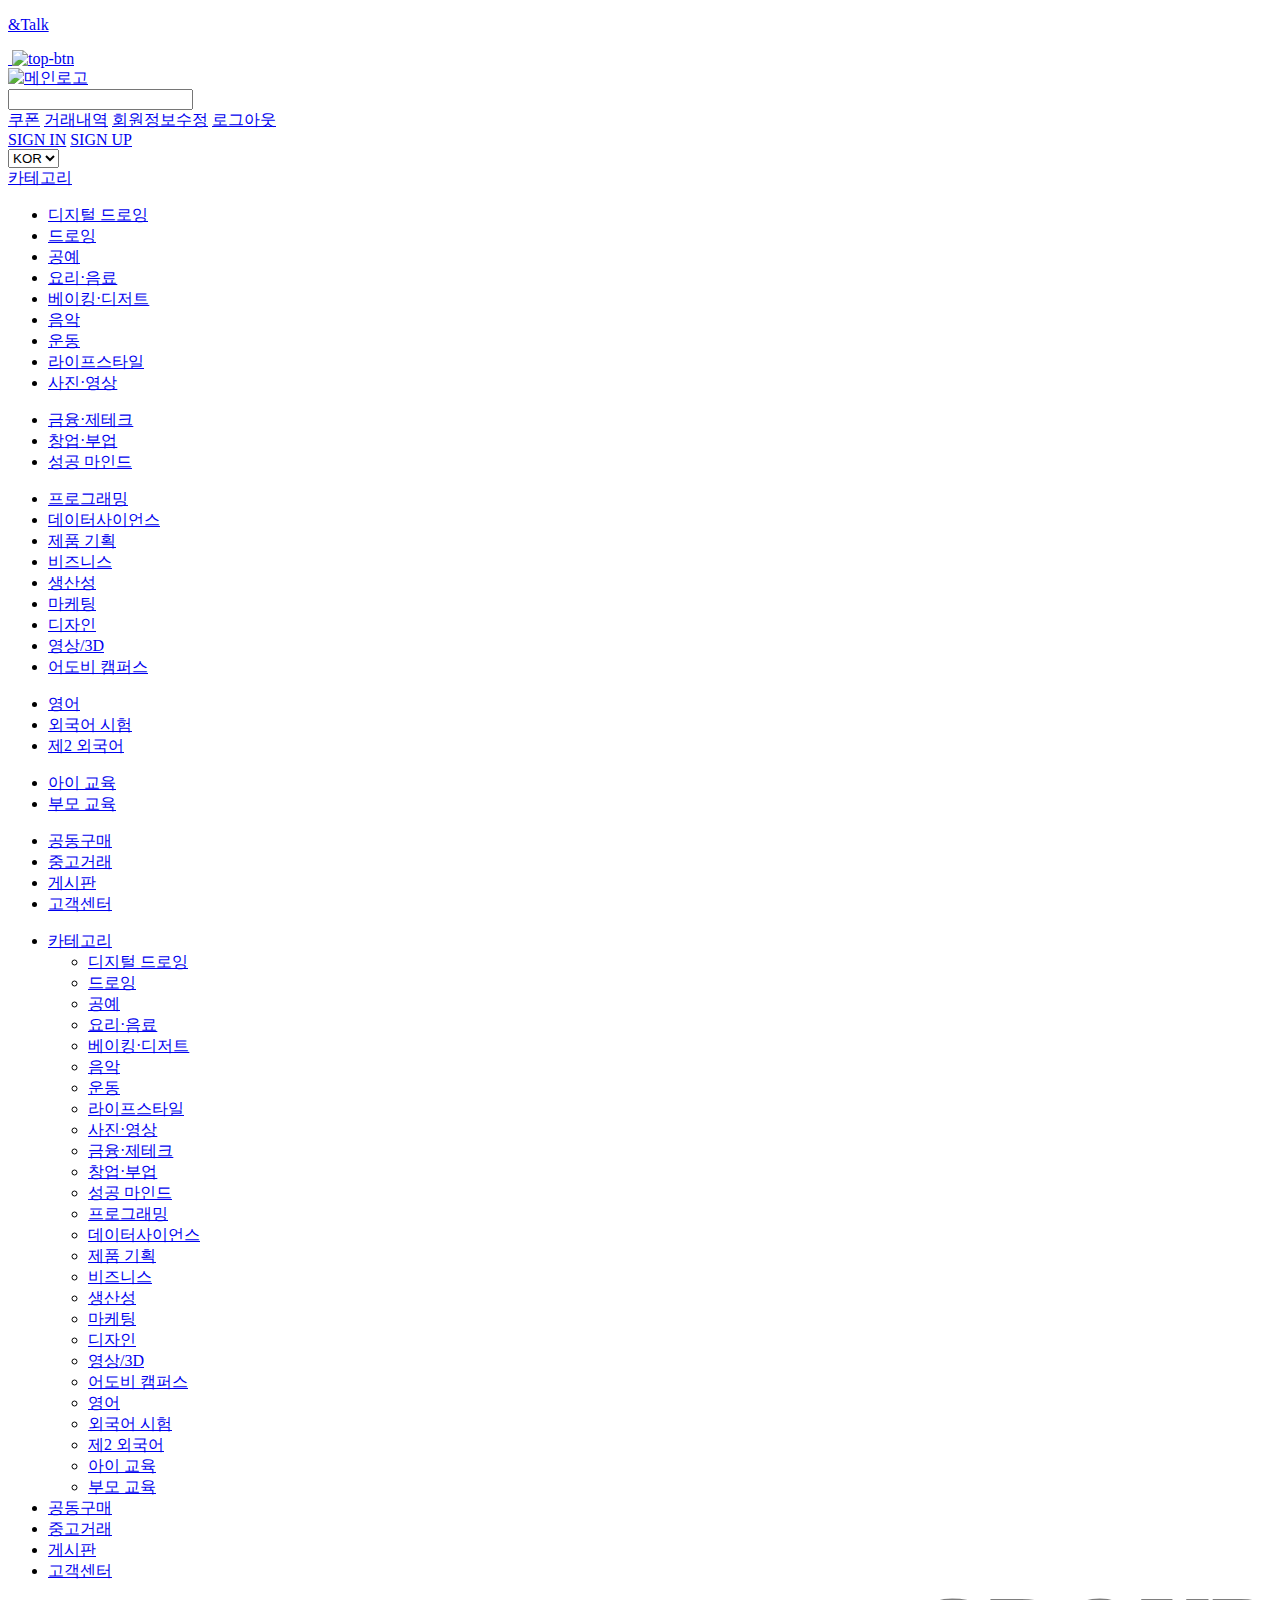
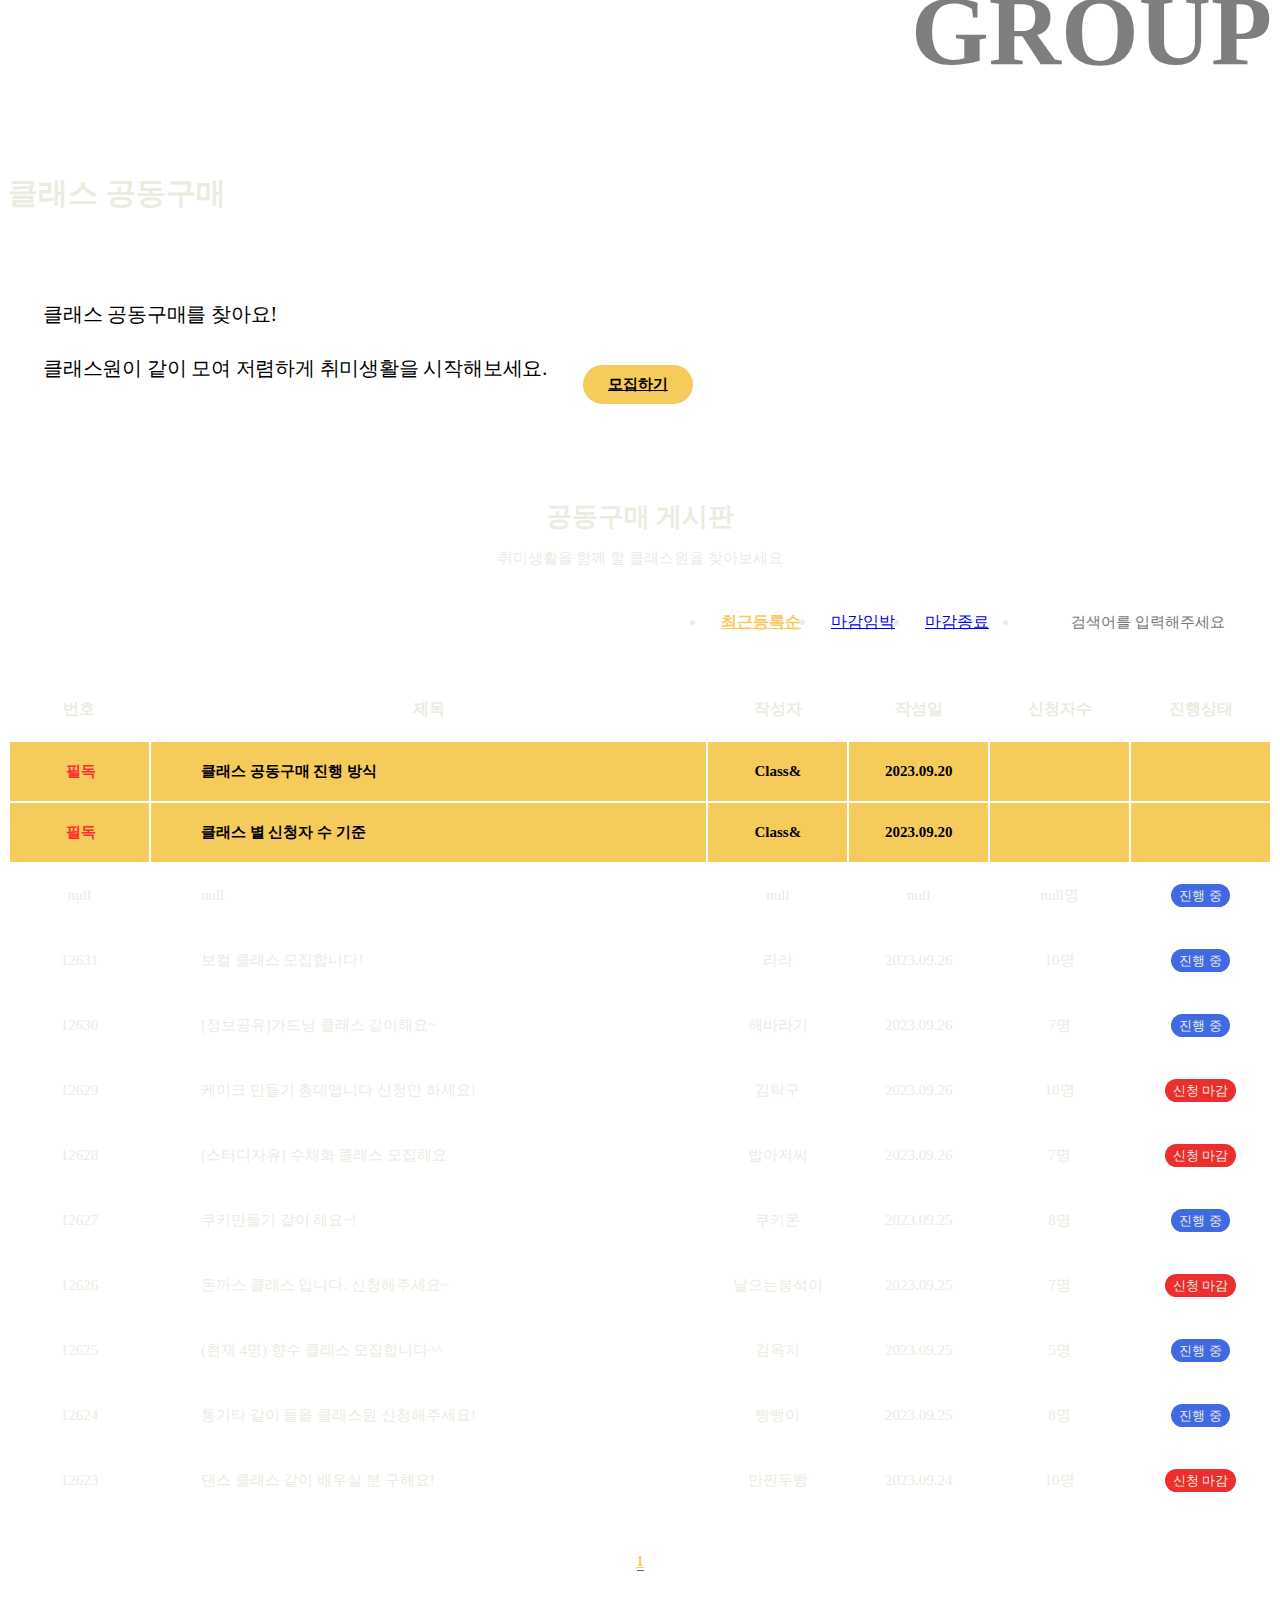
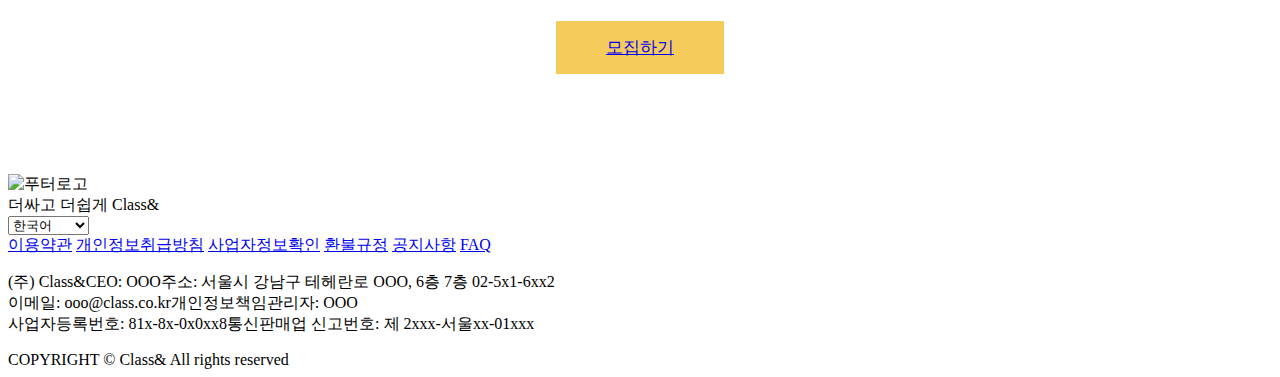
==== group.html @ a528c2b3 "feat : 게시판 디자인 수정" ====
<!DOCTYPE html>
<html lang="ko">
  <head>
    <!-- Google tag (gtag.js) -->
    <script
      async
      src="https://www.googletagmanager.com/gtag/js?id=G-5Z8157N2XE"
    ></script>
    <script>
      window.dataLayer = window.dataLayer || [];
      function gtag() {
        dataLayer.push(arguments);
      }
      gtag("js", new Date());
      gtag("config", "G-5Z8157N2XE");
    </script>
    <!-- Google Tag Manager -->
    <script>
      (function (w, d, s, l, i) {
        w[l] = w[l] || [];
        w[l].push({ "gtm.start": new Date().getTime(), event: "gtm.js" });
        var f = d.getElementsByTagName(s)[0],
          j = d.createElement(s),
          dl = l != "dataLayer" ? "&l=" + l : "";
        j.async = true;
        j.src = "https://www.googletagmanager.com/gtm.js?id=" + i + dl;
        f.parentNode.insertBefore(j, f);
      })(window, document, "script", "dataLayer", "GTM-NL72DDMM");
    </script>
    <!-- End Google Tag Manager -->

    <!-- 기본 설정 -->
    <meta charset="utf-8" />
    <meta http-equiv="X-UA-Compatible" content="IE=edge" />
    <meta name="viewport" content="width=device-width, initial-scale=1.0" />

    <!-- title -->
    <title>클래스 공동구매</title>

    <!-- SEO -->
    <meta name="author" content="지확행" />
    <meta name="title" content="지확행 :: 지구를 지키는 확실한 행동" />
    <meta name="keywords" content="지확행, 환경, 친환경, 지구, 캠페인" />
    <meta
      name="description"
      content="지구를 위한 낭비없는 가게로 지구를 지킵니다"
    />

    <!-- favicon -->
    <link rel="shortcut icon" href="images/favicon.ico" />
    <link
      rel="apple-touch-icon"
      sizes="57x57"
      href="images/favicon/apple-icon-57x57.png"
    />
    <link
      rel="apple-touch-icon"
      sizes="60x60"
      href="images/favicon/apple-icon-60x60.png"
    />
    <link
      rel="apple-touch-icon"
      sizes="72x72"
      href="images/favicon/apple-icon-72x72.png"
    />
    <link
      rel="apple-touch-icon"
      sizes="76x76"
      href="images/favicon/apple-icon-76x76.png"
    />
    <link
      rel="apple-touch-icon"
      sizes="114x114"
      href="images/favicon/apple-icon-114x114.png"
    />
    <link
      rel="apple-touch-icon"
      sizes="120x120"
      href="images/favicon/apple-icon-120x120.png"
    />
    <link
      rel="apple-touch-icon"
      sizes="144x144"
      href="images/favicon/apple-icon-120x120.png"
    />
    <link
      rel="apple-touch-icon"
      sizes="152x152"
      href="images/favicon/apple-icon-152x152.png"
    />
    <link
      rel="apple-touch-icon"
      sizes="180x180"
      href="images/favicon/apple-icon-180x180.png"
    />
    <link
      rel="icon"
      type="image/png"
      sizes="192x192"
      href="images/favicon/android-icon-192x192.png"
    />
    <link
      rel="icon"
      type="image/png"
      sizes="32x32"
      href="images/favicon/favicon-32x32.png"
    />
    <link
      rel="icon"
      type="image/png"
      sizes="96x96"
      href="images/favicon/favicon-96x96.png"
    />
    <link
      rel="icon"
      type="image/png"
      sizes="16x16"
      href="images/favicon/favicon-16x16.png"
    />
    <link rel="manifest" href="/manifest.json" />
    <meta name="msapplication-TileColor" content="#ffffff" />
    <meta name="msapplication-TileImage" content="/ms-icon-144x144.png" />
    <meta name="theme-color" content="#ffffff" />

    <!-- Open Graph -->
    <meta property="title" content="" />
    <meta property="keyword" content="" />
    <meta property="og:title" content="" />
    <meta property="og:type" content="website" />
    <meta property="og:title" content="" />
    <meta property="og:description" content="" />
    <meta property="og:image" content="" />
    <meta property="og:url" content="" />

    <!-- 내 사이트에 로봇이 들어오는것을 허용(검색엔진최적화 seo 적용) -->
    <meta name="robots" content="ALL" />
    <!-- 네이버 모든문서 허용 -->
    <meta name="Yeti" content="index, follow" />
    <meta name="Yeti" content="ALL" />
    <!-- 구글봇 모든문서 허용 -->
    <meta name="googlebot" content="index, follow" />
    <meta name="googlebot" content="ALL" />
    <!-- 다음봇 모든문서 허용 -->
    <meta name="daumoa" content="index, follow" />
    <meta name="daumoa" content="ALL" />
    <!-- 아이폰에서 숫자누르면 자동으로 전화로 연결되는것을 방지 -->
    <meta name="content-language" content="kr" />
    <meta
      name="format-detection"
      content="telephone=no, address=no, email=no"
    />
    <!-- jqeury 적용 -->
    <script src="https://code.jquery.com/jquery-3.7.0.min.js"></script>

    <!-- CSS3 적용 -->
    <!-- <script src="js/prefixfree.min.js"></script> -->

    <!--[if lt IE 9]>
      <script src="js/respond.min.js"></script>
      <script src="js/html5shiv.js"></script>
    <![endif]-->

    <!-- js -->
    <script src="js/header.js"></script>
    <script src="js/footer.js"></script>
    <script src="js/group.js"></script>

    <!-- script 불러오기 -->
    <script src="js/script.js"></script>

    <!-- fontawesome -->
    <script
      src="https://kit.fontawesome.com/706ff96991.js"
      crossorigin="anonymous"
    ></script>

    <!-- aos -->
    <script src="https://unpkg.com/aos@2.3.1/dist/aos.js"></script>
    <link href="https://unpkg.com/aos@2.3.1/dist/aos.css" rel="stylesheet" />

    <!-- swiper -->
    <link
      rel="stylesheet"
      href="https://cdn.jsdelivr.net/npm/swiper@8/swiper-bundle.min.css"
    />
    <script src="https://cdn.jsdelivr.net/npm/swiper@8/swiper-bundle.min.js"></script>

    <!-- css -->
    <link rel="stylesheet" href="css/reset.css" />
    <link rel="stylesheet" href="css/style.css" />
    <link rel="stylesheet" href="css/topbutton.css" />
    <link rel="stylesheet" href="css/group.css" />
  </head>
  <body>
    <!-- Google Tag Manager (noscript) -->
    <noscript
      ><iframe
        src="https://www.googletagmanager.com/ns.html?id=GTM-NL72DDMM"
        height="0"
        width="0"
        style="display: none; visibility: hidden"
      ></iframe
    ></noscript>
    <!-- End Google Tag Manager (noscript) -->

    <!-- 레이아웃 -->
    <div class="wrap">
      <!-- 탑버튼 -->
      <div class="top-button" id="top-button">
        <!-- <a href="javascript:void(0);" onclick="openPopup()" class="top-event-button"> -->
        <a href="#" class="top-chat-button">
          <p>&Talk</p>
          <img src="images/talk.png" alt="" />
        </a>
        <a href="#" class="top-btn" id="top-btn">
          <img src="images/top-btn.png" alt="top-btn" id="top-btn-img" />
        </a>
      </div>
      <!-- 헤더 -->
      <header class="header">
        <div class="inner">
          <div class="header-top">
            <a href="index.html" class="logo"
              ><img src="images/Class&.png" alt="메인로고"
            /></a>
            <div class="sign-menu">
              <div class="cntr">
                <div class="cntr-innr">
                  <label class="search" for="inpt_search">
                    <input id="inpt_search" type="text" />
                  </label>
                </div>
              </div>
              <div id="dashboard-section">
                <div id="username-display"></div>
                <i class="fa-solid fa-angle-down"></i>
                <div id="dropdown-menu">
                  <!-- 드롭다운 메뉴 아이템들 -->
                  <a href="#">쿠폰</a>
                  <a href="#">거래내역</a>
                  <a href="#">회원정보수정</a>
                  <a href="#" id="logout-button">로그아웃</a>
                </div>
              </div>
              <i
                class="fa-solid fa-bars"
                id="toggle-menu"
                style="color: #ffffff"
              ></i>
              <div class="mb-menu">
                <span id="login-section"><a href="login.html">SIGN IN</a></span>
                <span id="signup-section"
                  ><a href="signup.html">SIGN UP</a></span
                >
              </div>
              <div class="header-select">
                <select name="select" id="header-select">
                  <option value="kor">KOR</option>
                  <option value="eng">ENG</option>
                  <option value="jap">JPN</option>
                </select>
              </div>
            </div>
            <div class="header-mb-cate" id="mobile-menu">
              <div class="mb-menu-cate">
                <span class="mb-cate-click"><a href="#">카테고리</a></span>
                <a href="#"
                  ><i
                    class="fa-solid fa-xmark"
                    id="close-menu"
                    style="color: #ffffff"
                  ></i
                ></a>
                <div class="mb-cate-depth">
                  <ul class="mb-depth">
                    <li><a href="#">디지털 드로잉</a></li>
                    <li><a href="#">드로잉</a></li>
                    <li><a href="#">공예</a></li>
                    <li><a href="#">요리·음료</a></li>
                    <li><a href="#">베이킹·디저트</a></li>
                    <li><a href="#">음악</a></li>
                    <li><a href="#">운동</a></li>
                    <li><a href="#">라이프스타일</a></li>
                    <li><a href="#">사진·영상</a></li>
                  </ul>
                  <ul class="mb-depth">
                    <li><a href="#">금융·제테크</a></li>
                    <li><a href="#">창업·부업</a></li>
                    <li><a href="#">성공 마인드</a></li>
                  </ul>
                  <ul class="mb-depth">
                    <li><a href="#">프로그래밍</a></li>
                    <li><a href="#">데이터사이언스</a></li>
                    <li><a href="#">제품 기획</a></li>
                    <li><a href="#">비즈니스</a></li>
                    <li><a href="#">생산성</a></li>
                    <li><a href="#">마케팅</a></li>
                    <li><a href="#">디자인</a></li>
                    <li><a href="#">영상/3D</a></li>
                    <li><a href="#">어도비 캠퍼스</a></li>
                  </ul>
                  <ul class="mb-depth">
                    <li><a href="#">영어</a></li>
                    <li><a href="#">외국어 시험</a></li>
                    <li><a href="#">제2 외국어</a></li>
                  </ul>
                  <ul class="mb-depth">
                    <li><a href="#">아이 교육</a></li>
                    <li><a href="#">부모 교육</a></li>
                  </ul>
                </div>
              </div>
              <div class="mb-menu-link">
                <ul>
                  <li><a href="#">공동구매</a></li>
                  <li><a href="#">중고거래</a></li>
                  <li><a href="#">게시판</a></li>
                  <li><a href="#">고객센터</a></li>
                </ul>
              </div>
            </div>
          </div>
          <div class="header-bottom">
            <ul class="gnb">
              <li>
                <a href="#" class="gnb-cate"
                  >카테고리
                  <i
                    class="fa-solid fa-chevron-down"
                    style="color: #ffffff"
                  ></i>
                  <i class="fa-solid fa-chevron-up" style="color: #ffffff"></i>
                </a>
              </li>
              <div class="header-catemenu">
                <div class="catemenu-txt">
                  <ul class="depth2">
                    <li><a href="#">디지털 드로잉</a></li>
                    <li><a href="#">드로잉</a></li>
                    <li><a href="#">공예</a></li>
                    <li><a href="#">요리·음료</a></li>
                    <li><a href="#">베이킹·디저트</a></li>
                    <li><a href="#">음악</a></li>
                    <li><a href="#">운동</a></li>
                    <li><a href="#">라이프스타일</a></li>
                    <li><a href="#">사진·영상</a></li>
                  </ul>
                  <ul class="depth2">
                    <li><a href="#">금융·제테크</a></li>
                    <li><a href="#">창업·부업</a></li>
                    <li><a href="#">성공 마인드</a></li>
                  </ul>
                  <ul class="depth2">
                    <li><a href="#">프로그래밍</a></li>
                    <li><a href="#">데이터사이언스</a></li>
                    <li><a href="#">제품 기획</a></li>
                    <li><a href="#">비즈니스</a></li>
                    <li><a href="#">생산성</a></li>
                    <li><a href="#">마케팅</a></li>
                    <li><a href="#">디자인</a></li>
                    <li><a href="#">영상/3D</a></li>
                    <li><a href="#">어도비 캠퍼스</a></li>
                  </ul>
                  <ul class="depth2">
                    <li><a href="#">영어</a></li>
                    <li><a href="#">외국어 시험</a></li>
                    <li><a href="#">제2 외국어</a></li>
                  </ul>
                  <ul class="depth2">
                    <li><a href="#">아이 교육</a></li>
                    <li><a href="#">부모 교육</a></li>
                  </ul>
                </div>
              </div>
              <li><a href="group.html">공동구매</a></li>
              <li><a href="#">중고거래</a></li>
              <li><a href="#">게시판</a></li>
              <li><a href="#">고객센터</a></li>
            </ul>
            <i class="fa-solid fa-circle-user" style="color: #ffffff"></i>
          </div>
        </div>
      </header>
      <!-- 클래스 배너 -->
      <section class="group-header">
        <div class="sub-inner">
          <div class="bg-title">GROUP</div>
          <h2>클래스 공동구매</h2>
          <div class="group-banner">
            <div class="group-banner-left">
              <p>클래스 공동구매를 찾아요!</p>
              <p>클래스원이 같이 모여 저렴하게 취미생활을 시작해보세요.</p>
            </div>
            <div class="group-banner-right">
              <button>
                <a href="group_insert.html">모집하기</a>
              </button>
            </div>
          </div>
        </div>
      </section>
      <!-- 게시판 탭 -->
      <!-- <section class="board-tap">
        <div class="sub-inner">
          <div class="taps">
            <ul>
              <li>
                <a href="javascript:void(0);" class="tab-link active"
                  >최근등록순</a
                >
              </li>
              <li>
                <a href="javascript:void(0);" class="tab-link">마감임박</a>
              </li>
              <li>
                <a href="javascript:void(0);" class="tab-link">마감종료</a>
              </li>
              <li>
                <div class="searchbox">
                  <input type="text" placeholder="검색어를 입력해주세요" />
                  <i class="fa-solid fa-magnifying-glass"></i>
                </div>
              </li>
            </ul>
          </div>
        </div>
      </section> -->
      <!-- 게시판 -->
      <section class="board">
        <div class="sub-inner">
          <div class="board-wrap">
            <div class="board-list">
              <h2>공동구매 게시판</h2>
              <span>취미생활을 함께 할 클래스원을 찾아보세요</span>
              <!-- 게시판 탭 -->
              <div class="board-tap">
                <!-- <div class="sub-inner"> -->
                <div class="taps">
                  <ul>
                    <li>
                      <a href="javascript:void(0);" class="tab-link active"
                        >최근등록순</a
                      >
                    </li>
                    <li>
                      <a href="javascript:void(0);" class="tab-link"
                        >마감임박</a
                      >
                    </li>
                    <li>
                      <a href="javascript:void(0);" class="tab-link"
                        >마감종료</a
                      >
                    </li>
                    <li>
                      <div class="searchbox">
                        <input
                          type="text"
                          placeholder="검색어를 입력해주세요"
                        />
                        <i class="fa-solid fa-magnifying-glass"></i>
                      </div>
                    </li>
                  </ul>
                </div>
                <!-- </div> -->
              </div>
              <table class="board-list-title">
                <colgroup>
                  <col width="10%" />
                  <col width="40%" />
                  <col width="10%" />
                  <col width="10%" />
                  <col width="10%" />
                  <col width="10%" />
                </colgroup>
                <thead>
                  <tr>
                    <th>번호</th>
                    <th>제목</th>
                    <th>작성자</th>
                    <th>작성일</th>
                    <th>신청자수</th>
                    <th>진행상태</th>
                  </tr>
                </thead>
                <tr class="notice">
                  <td><i class="fa-solid fa-circle-exclamation"></i>필독</td>
                  <td>클래스 공동구매 진행 방식</td>
                  <td>Class&</td>
                  <td>2023.09.20</td>
                  <td></td>
                  <td></td>
                </tr>
                <tr class="notice">
                  <td><i class="fa-solid fa-circle-exclamation"></i>필독</td>
                  <td>클래스 별 신청자 수 기준</td>
                  <td>Class&</td>
                  <td>2023.09.20</td>
                  <td></td>
                  <td></td>
                </tr>
                <tbody id="postList">
                  <!-- js로 출력 -->
                  <tr>
                    <td>12631</td>
                    <td>보컬 클래스 모집합니다!</td>
                    <td>라라</td>
                    <td>2023.09.26</td>
                    <td>10명</td>
                    <td><div class="group-tag">진행 중</div></td>
                  </tr>
                  <tr>
                    <td>12630</td>
                    <td>[정보공유]가드닝 클래스 같이해요~</td>
                    <td>해바라기</td>
                    <td>2023.09.26</td>
                    <td>7명</td>
                    <td><div class="group-tag">진행 중</div></td>
                  </tr>
                  <tr>
                    <td>12629</td>
                    <td>케이크 만들기 총대맵니다 신청만 하세요!</td>
                    <td>김탁구</td>
                    <td>2023.09.26</td>
                    <td>10명</td>
                    <td>
                      <div
                        class="group-tag"
                        style="background-color: rgb(235, 46, 46)"
                      >
                        신청 마감
                      </div>
                    </td>
                  </tr>
                  <tr>
                    <td>12628</td>
                    <td>[스터디자유] 수채화 클래스 모집해요</td>
                    <td>밥아저씨</td>
                    <td>2023.09.26</td>
                    <td>7명</td>
                    <td>
                      <div
                        class="group-tag"
                        style="background-color: rgb(235, 46, 46)"
                      >
                        신청 마감
                      </div>
                    </td>
                  </tr>
                  <tr>
                    <td>12627</td>
                    <td>쿠키만들기 같이 해요~!</td>
                    <td>쿠키몬</td>
                    <td>2023.09.25</td>
                    <td>8명</td>
                    <td><div class="group-tag">진행 중</div></td>
                  </tr>
                  <tr>
                    <td>12626</td>
                    <td>돈까스 클래스 입니다. 신청해주세요~</td>
                    <td>날으는봉석이</td>
                    <td>2023.09.25</td>
                    <td>7명</td>
                    <td>
                      <div
                        class="group-tag"
                        style="background-color: rgb(235, 46, 46)"
                      >
                        신청 마감
                      </div>
                    </td>
                  </tr>
                  <tr>
                    <td>12625</td>
                    <td>(현재 4명) 향수 클래스 모집합니다^^</td>
                    <td>김옥지</td>
                    <td>2023.09.25</td>
                    <td>5명</td>
                    <td><div class="group-tag">진행 중</div></td>
                  </tr>
                  <tr>
                    <td>12624</td>
                    <td>통기타 같이 들을 클래스원 신청해주세요!</td>
                    <td>빵빵이</td>
                    <td>2023.09.25</td>
                    <td>8명</td>
                    <td><div class="group-tag">진행 중</div></td>
                  </tr>
                  <tr>
                    <td>12623</td>
                    <td>댄스 클래스 같이 배우실 분 구해요!</td>
                    <td>만찐두빵</td>
                    <td>2023.09.24</td>
                    <td>10명</td>
                    <td>
                      <div
                        class="group-tag"
                        style="background-color: rgb(235, 46, 46)"
                      >
                        신청 마감
                      </div>
                    </td>
                  </tr>
                </tbody>
              </table>
            </div>
          </div>
          <div class="paging">
            <a href="javascript:void(0);">
              <i class="fa-solid fa-angles-left"></i>
            </a>
            <a href="javascript:void(0);" onclick="before()">
              <i class="fa-solid fa-angle-left"></i>
            </a>
            <a href="javascript:void(0);" class="paging-num active">1</a>
            <!-- <div class="paging-num"></div> -->
            <a href="javascript:void(0);" onclick="next()">
              <i class="fa-solid fa-angle-right"></i>
            </a>
            <a href="javascript:void(0);">
              <i class="fa-solid fa-angles-right"></i>
            </a>
          </div>
          <div class="board-btn">
            <a href="group_insert.html">모집하기</a>
          </div>
        </div>
      </section>
      <!-- 푸터 -->
      <footer class="footer">
        <div class="inner">
          <div class="footer-left">
            <img src="images/Class&.png" alt="푸터로고" class="footer-logo" />
            <br />
            <span>더싸고 더쉽게 Class&</span>
            <div class="footer-selector">
              <select id="language-select" name="language">
                <option value="kor">한국어</option>
                <option value="eng">ENGLISH</option>
                <option value="jap">日本語</option>
              </select>
            </div>
          </div>
          <div class="footer-center">
            <div class="footer-info">
              <a href="#">이용약관</a>
              <a href="#">개인정보취급방침</a>
              <a href="#">사업자정보확인</a>
              <a href="#">환불규정</a>
              <a href="#">공지사항</a>
              <a href="#">FAQ</a>
            </div>
            <div class="footer-copy">
              <p>
                (주) Class&CEO: OOO주소: 서울시 강남구 테헤란로 OOO, 6층 7층
                02-5x1-6xx2
                <br />
                이메일: ooo@class.co.kr개인정보책임관리자: OOO
                <br />
                사업자등록번호: 81x-8x-0x0xx8통신판매업 신고번호: 제
                2xxx-서울xx-01xxx
              </p>
            </div>
          </div>
          <div class="footer-right">
            <div class="footer-sns">
              <a href="#"
                ><i class="fa-brands fa-instagram" style="color: #ccc"></i
              ></a>
              <a href="#"
                ><i class="fa-brands fa-youtube" style="color: #ccc"></i
              ></a>
              <a href="#"
                ><i class="fa-brands fa-facebook" style="color: #ccc"></i
              ></a>
            </div>
            <span>COPYRIGHT &copy; Class& All rights reserved</span>
          </div>
        </div>
      </footer>
      <script>
        AOS.init();
      </script>
    </div>
  </body>
</html>
---- css/group.css ----
@charset "utf-8";
section {
  margin-bottom: 0;
}
/* 클래스 배너 */
.group-header {
  width: 100%;
  padding-top: 150px;
  position: relative;
}
.group-header .bg-title {
  position: absolute;
  top: -25px;
  right: 0;
  font-size: 100px;
  font-weight: 900;
  z-index: -1;
  opacity: 0.5;
}
.group-header h2 {
  font-size: 30px;
  font-weight: bold;
  color: #e8eddf;
}
.group-banner {
  width: 100%;
  margin-top: 33px;
  padding: 30px 35px;
  border-radius: 25px;
  background-color: #fff;
  display: flex;
}
.group-banner-left p {
  color: #000;
  font-size: 20px;
  font-weight: 500;
  line-height: 34px;
  letter-spacing: -0.2px;
}
.group-banner-right {
  display: flex;
  align-items: flex-end;
  margin-left: 30px;
}
.group-banner-right button {
  background-color: transparent;
  border: none;
}
.group-banner-right button a {
  display: block;
  font-size: 15px;
  font-weight: bold;
  text-align: center;
  padding: 10px 25px;
  border-radius: 30px;
  background-color: #f5cb5c;
  color: #000;
  border: none;
}
/* 게시판 탭 */
.board-tap .taps {
  width: 100%;
  margin: 34px 0;
  color: #e8eddf;
}
.board-tap .taps ul {
  display: flex;
  justify-content: flex-end;
}
.board-tap .taps ul li {
  font-size: 16px;
  padding: 10px 15px;
}
.board-tap .taps ul li:nth-child(3) {
  padding-right: 30px;
}
.board-tap .taps ul li:last-child {
  padding: 0;
}
.board-tap .taps a.active {
  font-weight: bold;
  color: #f5cb5c;
}
.searchbox {
  width: 100%;
  height: 100%;
  padding: 10px 25px;
  border-radius: 30px;
  background-color: #fff;
}
.searchbox input {
  font-size: 15px;
  border: none;
}
.searchbox i {
  color: #9d9d9d;
}
/* 게시판 */
.board {
  padding-bottom: 100px;
}
.board-wrap {
  /* min-height: 845px; */
}
.board-list {
  /* min-height: 720px; */
  padding-top: 34px;
  font-size: 15px;
  color: #fff;
  color: #e8eddf;
  text-align: center;
}
.board-list h2 {
  font-size: 26px;
  font-weight: bold;
  margin-top: 30px;
  margin-bottom: 15px;
}
.board-list-title {
  width: 100%;
  margin-top: 30px;
}
.board-list-title th {
  font-size: 16px;
  font-weight: bold;
}
.board-list-title thead {
  border-bottom: 3px solid #616161;
}
.board-list-title tr td,
.board-list-title tr th {
  padding: 20px 10px;
  cursor: pointer;
  white-space: nowrap;
  overflow: hidden;
  text-overflow: ellipsis;
}
.board-list-title tbody tr {
  border-bottom: 1px solid #242423;
}
.board-list-title tbody tr td:nth-child(2) {
  text-align: left;
  padding: 20px 50px;
}
.board-list-title tbody tr td:last-child {
  color: blue;
}

.group-tag {
  display: inline-block;
  border-radius: 50px;
  font-size: 13px;
  line-height: 15px;
  padding: 4px 8px;
  background-color: royalblue;
  color: #e8eddf;
}

.paging {
  display: flex;
  justify-content: center;
  padding: 20px;
  margin-top: 20px;
  padding-bottom: 50px;
  font-size: 14px;
  color: #666;
}
.paging a {
  margin: 0 10px;
  cursor: pointer;
}
.paging-num {
  border-bottom: 1px solid #666;
}
.paging-num.active {
  font-weight: bold;
  color: #f5cb5c;
}
.board-btn {
  display: flex;
  justify-content: center;
  font-size: 17px;
  color: #000;
}
.board-btn a {
  display: inline-block;
  background-color: #f5cb5c;
  padding: 15px 50px;
}
.board-btn:hover a {
  background-color: #f8c740;
}
.footer {
  margin-top: 0;
}
/* 필독 */
.board-list-title .notice {
  background-color: #f5cb5c;
  color: #000;
  font-weight: 700;
}
.board-list-title .notice td:first-child {
  color: rgb(255, 46, 46);
}
.board-list-title .notice td i {
  padding: 0;
  overflow: visible;
  margin-right: 3px;
  font-size: 14px;
}

@media all and (max-width: 1024px) {
  .group-header h2 {
    font-size: 28px;
  }
  .group-banner-left p {
    font-size: 21px;
  }
  .group-banner-right button a {
    font-size: 14px;
  }
  .board-tap .taps ul li {
    font-size: 14px;
  }
  .searchbox input {
    font-size: 14px;
  }
  .board-list {
    font-size: 14px;
  }
  .board-list h2 {
    font-size: 24px;
  }
  .board-list-title th {
    font-size: 15px;
  }
  .paging {
    font-size: 13px;
  }
  .board-btn {
    font-size: 16px;
  }
}
@media all and (max-width: 768px) {
  .group-header h2 {
    font-size: 26px;
  }
  .group-banner-left p {
    font-size: 18px;
  }
  .group-banner-right button a {
    font-size: 13px;
  }
  .board-tap .taps ul li {
    font-size: 13px;
  }
  .searchbox input {
    font-size: 13px;
  }
  .board-list {
    font-size: 13px;
  }
  .board-list h2 {
    font-size: 22px;
  }
  .board-list-title th {
    font-size: 14px;
  }
  .paging {
    font-size: 12px;
  }
  .board-btn {
    font-size: 14px;
  }
  .board-list-title tbody tr td:nth-child(2) {
    padding: 20px;
  }
}
@media all and (max-width: 480px) {
}
@media all and (max-width: 320px) {
}
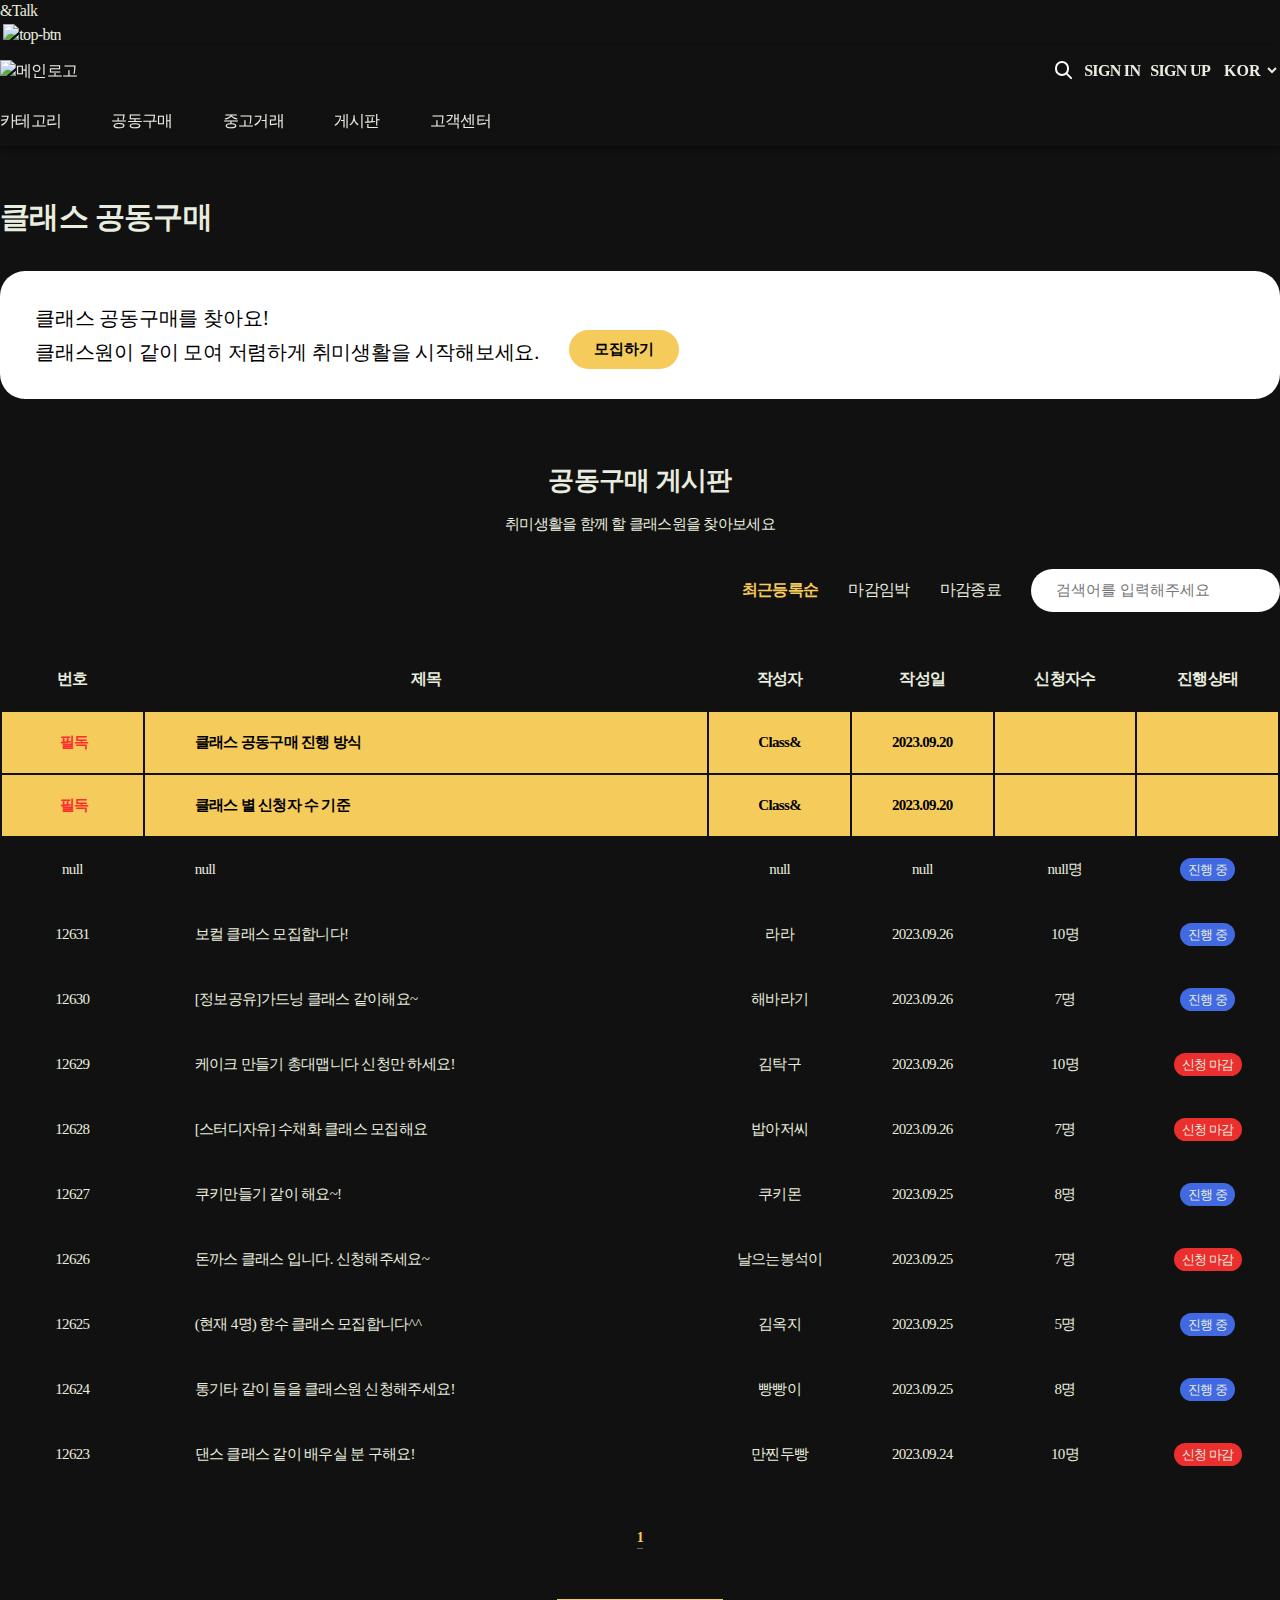
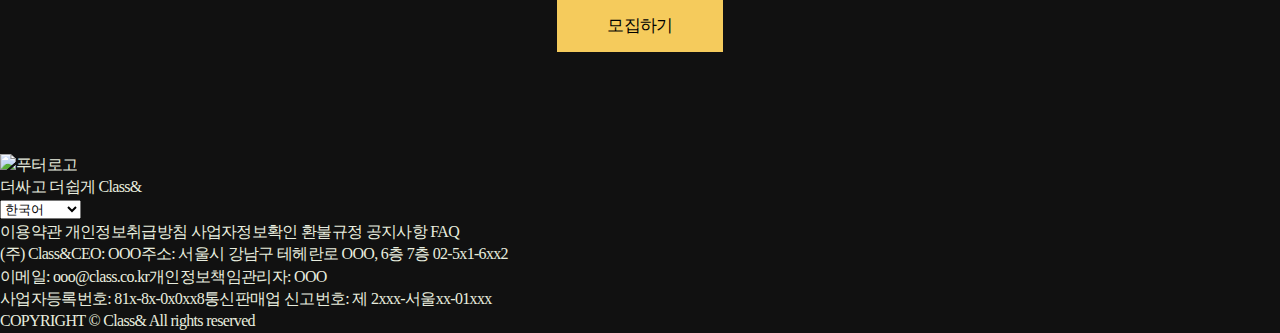
==== commit 0b609271: "feat : 헤더 스크롤 이벤트 수정 tip반응형 수정중 파비콘 수정해야함" ====
--- a/group.html
+++ b/group.html
@@ -1,33 +1,22 @@
 <!DOCTYPE html>
 <html lang="ko">
   <head>
-    <!-- Google tag (gtag.js) -->
-    <script
-      async
-      src="https://www.googletagmanager.com/gtag/js?id=G-5Z8157N2XE"
-    ></script>
-    <script>
-      window.dataLayer = window.dataLayer || [];
-      function gtag() {
-        dataLayer.push(arguments);
-      }
-      gtag("js", new Date());
-      gtag("config", "G-5Z8157N2XE");
-    </script>
-    <!-- Google Tag Manager -->
-    <script>
-      (function (w, d, s, l, i) {
-        w[l] = w[l] || [];
-        w[l].push({ "gtm.start": new Date().getTime(), event: "gtm.js" });
-        var f = d.getElementsByTagName(s)[0],
-          j = d.createElement(s),
-          dl = l != "dataLayer" ? "&l=" + l : "";
-        j.async = true;
-        j.src = "https://www.googletagmanager.com/gtm.js?id=" + i + dl;
-        f.parentNode.insertBefore(j, f);
-      })(window, document, "script", "dataLayer", "GTM-NL72DDMM");
-    </script>
-    <!-- End Google Tag Manager -->
+<!-- Google tag (gtag.js) -->
+<script async src="https://www.googletagmanager.com/gtag/js?id=G-M01RNHZRXW"></script>
+<script>
+  window.dataLayer = window.dataLayer || [];
+  function gtag(){dataLayer.push(arguments);}
+  gtag('js', new Date());
+
+  gtag('config', 'G-M01RNHZRXW');
+</script>
+<!-- Google Tag Manager -->
+<script>(function(w,d,s,l,i){w[l]=w[l]||[];w[l].push({'gtm.start':
+  new Date().getTime(),event:'gtm.js'});var f=d.getElementsByTagName(s)[0],
+  j=d.createElement(s),dl=l!='dataLayer'?'&l='+l:'';j.async=true;j.src=
+  'https://www.googletagmanager.com/gtm.js?id='+i+dl;f.parentNode.insertBefore(j,f);
+  })(window,document,'script','dataLayer','GTM-MJ5TCVK6');</script>
+  <!-- End Google Tag Manager -->
 
     <!-- 기본 설정 -->
     <meta charset="utf-8" />
@@ -38,12 +27,12 @@
     <title>클래스 공동구매</title>
 
     <!-- SEO -->
-    <meta name="author" content="지확행" />
-    <meta name="title" content="지확행 :: 지구를 지키는 확실한 행동" />
-    <meta name="keywords" content="지확행, 환경, 친환경, 지구, 캠페인" />
+    <meta name="author" content="Class&" />
+    <meta name="title" content="Class& :: 더 쉽게 더 가볍게 Class&" />
+    <meta name="keywords" content="Class&, 취미, 클래스, 공동구매, 중고거래" />
     <meta
       name="description"
-      content="지구를 위한 낭비없는 가게로 지구를 지킵니다"
+      content="당신의 가벼운 취미생활을 함께합니다"
     />
 
     <!-- favicon -->
@@ -123,14 +112,13 @@
     <meta name="theme-color" content="#ffffff" />
 
     <!-- Open Graph -->
-    <meta property="title" content="" />
-    <meta property="keyword" content="" />
-    <meta property="og:title" content="" />
+    <meta property="title" content="Class&" />
+    <meta property="keyword" content="Class&, 취미, 클래스, 공동구매, 중고거래" />
+    <meta property="og:title" content="당신의 가벼운 취미생활을 함께합니다 | 클래스엔 CLASS&" />
     <meta property="og:type" content="website" />
-    <meta property="og:title" content="" />
-    <meta property="og:description" content="" />
-    <meta property="og:image" content="" />
-    <meta property="og:url" content="" />
+    <meta property="og:description" content="당신의 가벼운 취미생활을 함께합니다 | 클래스엔 CLASS&" />
+    <meta property="og:image" content="../images/Class&.png" />
+    <meta property="og:url" content="https://3team-finalproject.vercel.app/" />
 
     <!-- 내 사이트에 로봇이 들어오는것을 허용(검색엔진최적화 seo 적용) -->
     <meta name="robots" content="ALL" />
@@ -192,16 +180,10 @@
     <link rel="stylesheet" href="css/group.css" />
   </head>
   <body>
-    <!-- Google Tag Manager (noscript) -->
-    <noscript
-      ><iframe
-        src="https://www.googletagmanager.com/ns.html?id=GTM-NL72DDMM"
-        height="0"
-        width="0"
-        style="display: none; visibility: hidden"
-      ></iframe
-    ></noscript>
-    <!-- End Google Tag Manager (noscript) -->
+<!-- Google Tag Manager (noscript) -->
+<noscript><iframe src="https://www.googletagmanager.com/ns.html?id=GTM-MJ5TCVK6"
+  height="0" width="0" style="display:none;visibility:hidden"></iframe></noscript>
+  <!-- End Google Tag Manager (noscript) -->
 
     <!-- 레이아웃 -->
     <div class="wrap">
@@ -389,7 +371,10 @@
           <div class="group-banner">
             <div class="group-banner-left">
               <p>클래스 공동구매를 찾아요!</p>
-              <p>클래스원이 같이 모여 저렴하게 취미생활을 시작해보세요.</p>
+              <p>
+                클래스원이 같이 모여 저렴하게
+                <span>취미생활을 시작해보세요.</span>
+              </p>
             </div>
             <div class="group-banner-right">
               <button>
@@ -399,32 +384,6 @@
           </div>
         </div>
       </section>
-      <!-- 게시판 탭 -->
-      <!-- <section class="board-tap">
-        <div class="sub-inner">
-          <div class="taps">
-            <ul>
-              <li>
-                <a href="javascript:void(0);" class="tab-link active"
-                  >최근등록순</a
-                >
-              </li>
-              <li>
-                <a href="javascript:void(0);" class="tab-link">마감임박</a>
-              </li>
-              <li>
-                <a href="javascript:void(0);" class="tab-link">마감종료</a>
-              </li>
-              <li>
-                <div class="searchbox">
-                  <input type="text" placeholder="검색어를 입력해주세요" />
-                  <i class="fa-solid fa-magnifying-glass"></i>
-                </div>
-              </li>
-            </ul>
-          </div>
-        </div>
-      </section> -->
       <!-- 게시판 -->
       <section class="board">
         <div class="sub-inner">
@@ -484,22 +443,24 @@
                     <th>진행상태</th>
                   </tr>
                 </thead>
-                <tr class="notice">
-                  <td><i class="fa-solid fa-circle-exclamation"></i>필독</td>
-                  <td>클래스 공동구매 진행 방식</td>
-                  <td>Class&</td>
-                  <td>2023.09.20</td>
-                  <td></td>
-                  <td></td>
-                </tr>
-                <tr class="notice">
-                  <td><i class="fa-solid fa-circle-exclamation"></i>필독</td>
-                  <td>클래스 별 신청자 수 기준</td>
-                  <td>Class&</td>
-                  <td>2023.09.20</td>
-                  <td></td>
-                  <td></td>
-                </tr>
+                <tbody id="post-notice">
+                  <tr class="notice">
+                    <td><i class="fa-solid fa-circle-exclamation"></i>필독</td>
+                    <td>클래스 공동구매 진행 방식</td>
+                    <td>Class&</td>
+                    <td>2023.09.20</td>
+                    <td></td>
+                    <td></td>
+                  </tr>
+                  <tr class="notice">
+                    <td><i class="fa-solid fa-circle-exclamation"></i>필독</td>
+                    <td>클래스 별 신청자 수 기준</td>
+                    <td>Class&</td>
+                    <td>2023.09.20</td>
+                    <td></td>
+                    <td></td>
+                  </tr>
+                </tbody>
                 <tbody id="postList">
                   <!-- js로 출력 -->
                   <tr>
--- a/css/style.css
+++ b/css/style.css
@@ -0,0 +1,17 @@
+@charset "utf-8";
+@import url("font.css");
+@import url("base.css");
+@import url("common.css");
+@import url("header.css");
+@import url("visual.css");
+@import url("counting.css");
+@import url("tip.css");
+@import url("slideclass.css");
+@import url("specialclass.css");
+@import url("teacher.css");
+@import url("banner.css");
+@import url("review.css");
+@import url("footer.css");
+@import url("topbutton.css");
+@import url("mobile-header.css");
+@import url("board.css");
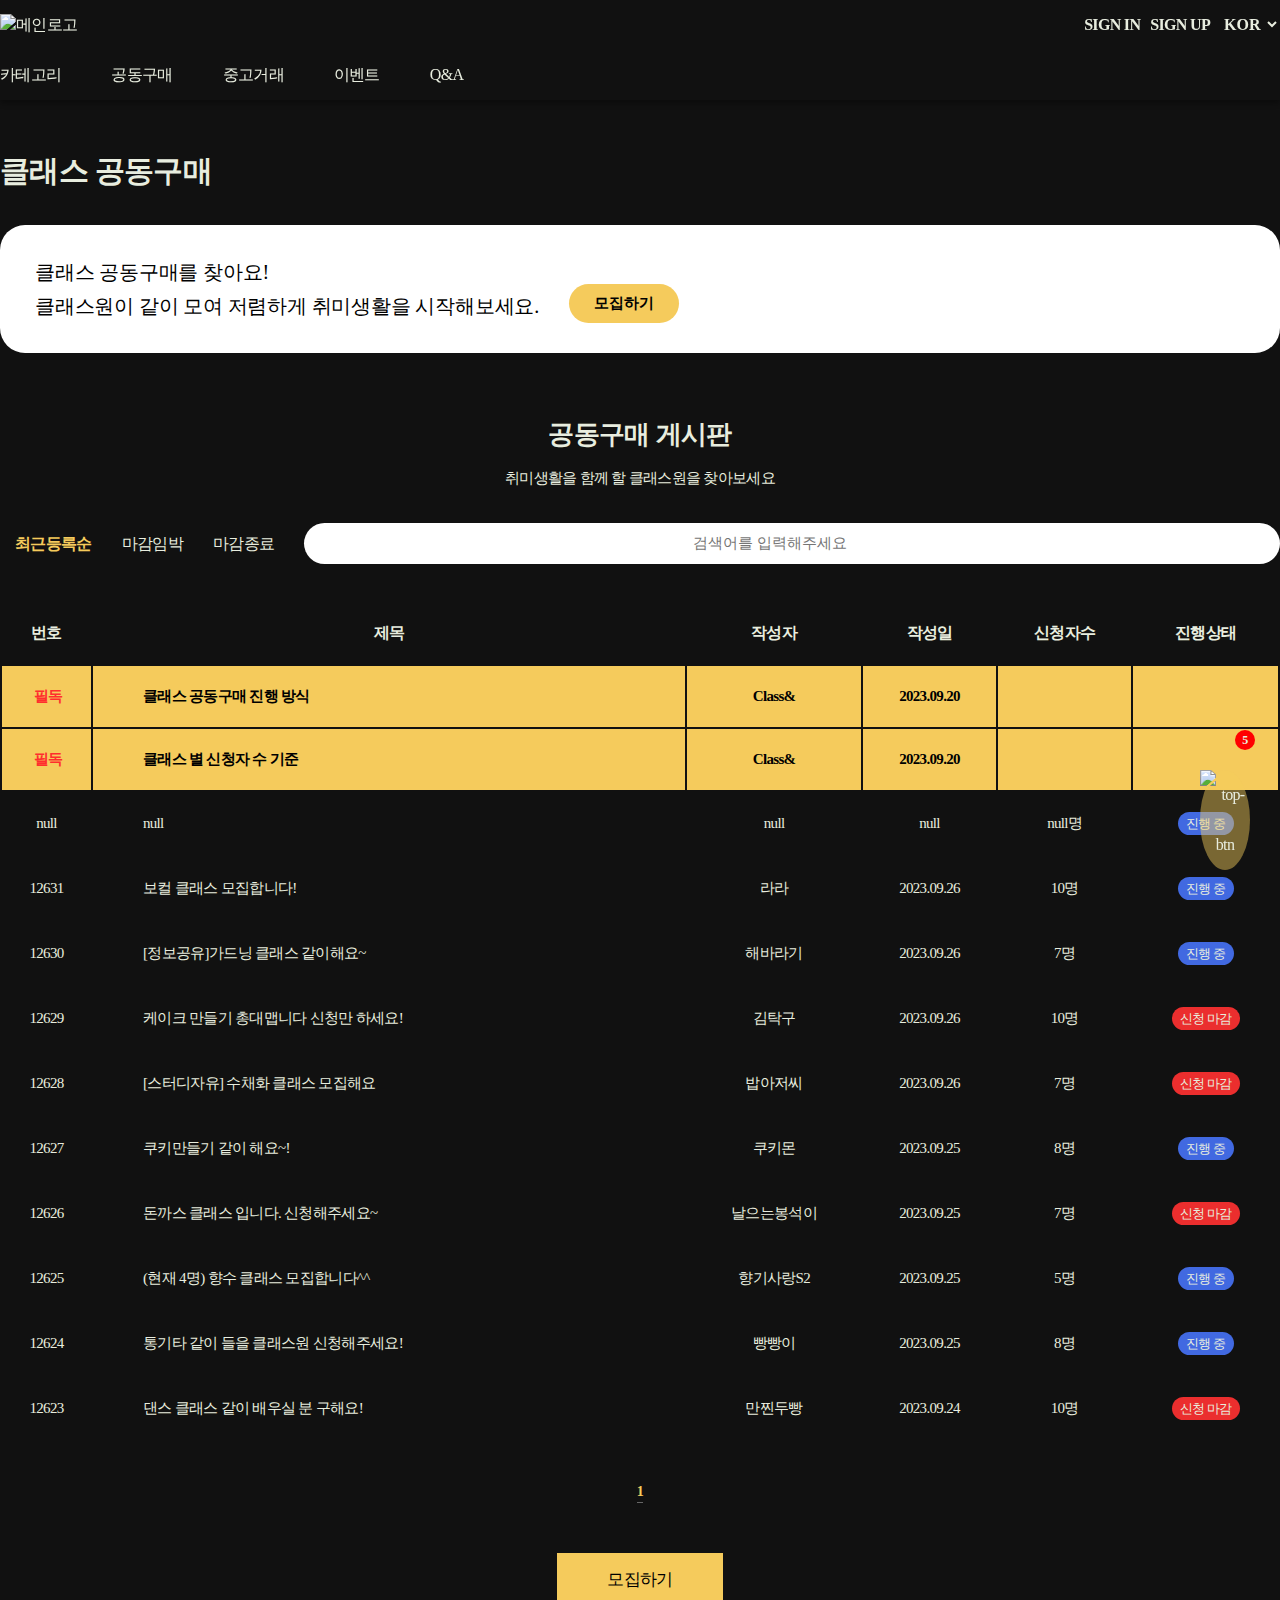
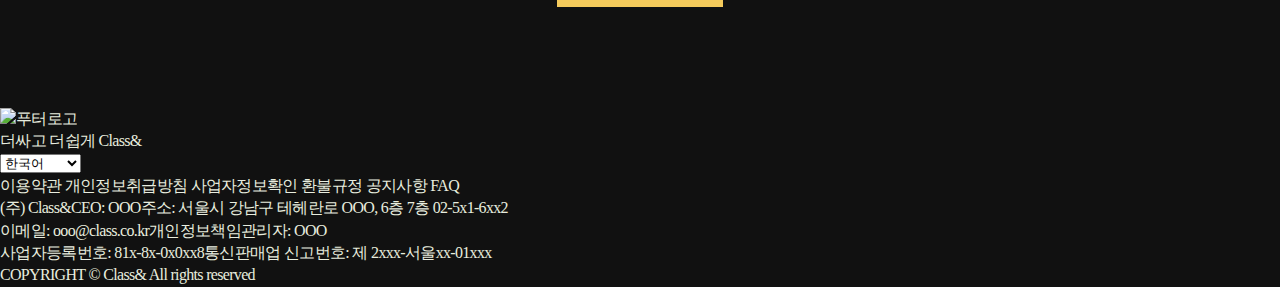
==== commit e47638ab: "Merge pull request #32 from jaebin0719/pjb" ====
--- a/group.html
+++ b/group.html
@@ -36,80 +36,8 @@
     />
 
     <!-- favicon -->
-    <link rel="shortcut icon" href="images/favicon.ico" />
-    <link
-      rel="apple-touch-icon"
-      sizes="57x57"
-      href="images/favicon/apple-icon-57x57.png"
-    />
-    <link
-      rel="apple-touch-icon"
-      sizes="60x60"
-      href="images/favicon/apple-icon-60x60.png"
-    />
-    <link
-      rel="apple-touch-icon"
-      sizes="72x72"
-      href="images/favicon/apple-icon-72x72.png"
-    />
-    <link
-      rel="apple-touch-icon"
-      sizes="76x76"
-      href="images/favicon/apple-icon-76x76.png"
-    />
-    <link
-      rel="apple-touch-icon"
-      sizes="114x114"
-      href="images/favicon/apple-icon-114x114.png"
-    />
-    <link
-      rel="apple-touch-icon"
-      sizes="120x120"
-      href="images/favicon/apple-icon-120x120.png"
-    />
-    <link
-      rel="apple-touch-icon"
-      sizes="144x144"
-      href="images/favicon/apple-icon-120x120.png"
-    />
-    <link
-      rel="apple-touch-icon"
-      sizes="152x152"
-      href="images/favicon/apple-icon-152x152.png"
-    />
-    <link
-      rel="apple-touch-icon"
-      sizes="180x180"
-      href="images/favicon/apple-icon-180x180.png"
-    />
-    <link
-      rel="icon"
-      type="image/png"
-      sizes="192x192"
-      href="images/favicon/android-icon-192x192.png"
-    />
-    <link
-      rel="icon"
-      type="image/png"
-      sizes="32x32"
-      href="images/favicon/favicon-32x32.png"
-    />
-    <link
-      rel="icon"
-      type="image/png"
-      sizes="96x96"
-      href="images/favicon/favicon-96x96.png"
-    />
-    <link
-      rel="icon"
-      type="image/png"
-      sizes="16x16"
-      href="images/favicon/favicon-16x16.png"
-    />
-    <link rel="manifest" href="/manifest.json" />
-    <meta name="msapplication-TileColor" content="#ffffff" />
-    <meta name="msapplication-TileImage" content="/ms-icon-144x144.png" />
-    <meta name="theme-color" content="#ffffff" />
+    <link rel="shortcut icon" href="/images/favicon/favicon-6.ico" type="image/x-icon">
+    <link rel="icon" href="/favicon.ico" type="image/x-icon">
 
     <!-- Open Graph -->
     <meta property="title" content="Class&" />
@@ -202,39 +130,25 @@
       <header class="header">
         <div class="inner">
           <div class="header-top">
-            <a href="index.html" class="logo"
-              ><img src="images/Class&.png" alt="메인로고"
-            /></a>
-            <div class="sign-menu">
-              <div class="cntr">
-                <div class="cntr-innr">
-                  <label class="search" for="inpt_search">
-                    <input id="inpt_search" type="text" />
-                  </label>
-                </div>
-              </div>
+            <a href="index.html" class="logo"><img src="images/Class&.png" alt="메인로고"></a>
+            <div class="sign-menu">              
+              <i class="fa-solid fa-bars" id="toggle-menu" style="color: #e8eddf;"></i>            
+              <i class="fa-solid fa-magnifying-glass" style="color: #e8eddf;"></i>
               <div id="dashboard-section">
                 <div id="username-display"></div>
                 <i class="fa-solid fa-angle-down"></i>
                 <div id="dropdown-menu">
                   <!-- 드롭다운 메뉴 아이템들 -->
+                  <a href="#">마이페이지</a>
                   <a href="#">쿠폰</a>
-                  <a href="#">거래내역</a>
+                  <a href="#">내 강의실</a>
                   <a href="#">회원정보수정</a>
+                  <a href="#">클래스 개설하기</a>
                   <a href="#" id="logout-button">로그아웃</a>
                 </div>
               </div>
-              <i
-                class="fa-solid fa-bars"
-                id="toggle-menu"
-                style="color: #ffffff"
-              ></i>
-              <div class="mb-menu">
-                <span id="login-section"><a href="login.html">SIGN IN</a></span>
-                <span id="signup-section"
-                  ><a href="signup.html">SIGN UP</a></span
-                >
-              </div>
+              <span id="login-section"><a href="login.html">SIGN IN</a></span>
+              <span id="signup-section"><a href="signup.html">SIGN UP</a></span>
               <div class="header-select">
                 <select name="select" id="header-select">
                   <option value="kor">KOR</option>
@@ -245,61 +159,56 @@
             </div>
             <div class="header-mb-cate" id="mobile-menu">
               <div class="mb-menu-cate">
-                <span class="mb-cate-click"><a href="#">카테고리</a></span>
-                <a href="#"
-                  ><i
-                    class="fa-solid fa-xmark"
-                    id="close-menu"
-                    style="color: #ffffff"
-                  ></i
-                ></a>
-                <div class="mb-cate-depth">
-                  <ul class="mb-depth">
-                    <li><a href="#">디지털 드로잉</a></li>
-                    <li><a href="#">드로잉</a></li>
-                    <li><a href="#">공예</a></li>
-                    <li><a href="#">요리·음료</a></li>
-                    <li><a href="#">베이킹·디저트</a></li>
-                    <li><a href="#">음악</a></li>
-                    <li><a href="#">운동</a></li>
-                    <li><a href="#">라이프스타일</a></li>
-                    <li><a href="#">사진·영상</a></li>
-                  </ul>
-                  <ul class="mb-depth">
-                    <li><a href="#">금융·제테크</a></li>
-                    <li><a href="#">창업·부업</a></li>
-                    <li><a href="#">성공 마인드</a></li>
-                  </ul>
-                  <ul class="mb-depth">
-                    <li><a href="#">프로그래밍</a></li>
-                    <li><a href="#">데이터사이언스</a></li>
-                    <li><a href="#">제품 기획</a></li>
-                    <li><a href="#">비즈니스</a></li>
-                    <li><a href="#">생산성</a></li>
-                    <li><a href="#">마케팅</a></li>
-                    <li><a href="#">디자인</a></li>
-                    <li><a href="#">영상/3D</a></li>
-                    <li><a href="#">어도비 캠퍼스</a></li>
-                  </ul>
-                  <ul class="mb-depth">
-                    <li><a href="#">영어</a></li>
-                    <li><a href="#">외국어 시험</a></li>
-                    <li><a href="#">제2 외국어</a></li>
-                  </ul>
-                  <ul class="mb-depth">
-                    <li><a href="#">아이 교육</a></li>
-                    <li><a href="#">부모 교육</a></li>
-                  </ul>
-                </div>
-              </div>
-              <div class="mb-menu-link">
-                <ul>
-                  <li><a href="#">공동구매</a></li>
-                  <li><a href="#">중고거래</a></li>
-                  <li><a href="#">게시판</a></li>
-                  <li><a href="#">고객센터</a></li>
-                </ul>
-              </div>
+              <span class="mb-cate-click"><a href="#">카테고리</a>
+                <i class="fa-solid fa-chevron-down" style="color: #ffffff;"></i></span>
+              <i class="fa-solid fa-xmark" id="close-menu" style="color: #ffffff;"></i>
+              <div class="mb-cate-depth">
+              <ul class="mb-depth">
+                <li><a href="sub.html">디지털 드로잉</a></li>
+                <li><a href="sub.html">드로잉</a></li>
+                <li><a href="sub.html">공예</a></li>
+                <li><a href="sub.html">요리·음료</a></li>
+                <li><a href="sub.html">베이킹·디저트</a></li>
+                <li><a href="sub.html">음악</a></li>
+                <li><a href="sub.html">운동</a></li>
+                <li><a href="sub.html">라이프스타일</a></li>
+                <li><a href="sub.html">사진·영상</a></li>
+              </ul>
+              <ul class="mb-depth">
+                <li><a href="sub.html">금융·제테크</a></li>
+                <li><a href="sub.html">창업·부업</a></li>
+                <li><a href="sub.html">성공 마인드</a></li>
+              </ul>
+              <ul class="mb-depth">
+                <li><a href="sub.html">프로그래밍</a></li>
+                <li><a href="sub.html">데이터사이언스</a></li>
+                <li><a href="sub.html">제품 기획</a></li>
+                <li><a href="sub.html">비즈니스</a></li>
+                <li><a href="sub.html">생산성</a></li>
+                <li><a href="sub.html">마케팅</a></li>
+                <li><a href="sub.html">디자인</a></li>
+                <li><a href="sub.html">영상/3D</a></li>
+                <li><a href="sub.html">어도비 캠퍼스</a></li>
+              </ul>
+              <ul class="mb-depth">
+                <li><a href="sub.html">영어</a></li>
+                <li><a href="sub.html">외국어 시험</a></li>
+                <li><a href="sub.html">제2 외국어</a></li>
+              </ul>
+              <ul class="mb-depth">
+                <li><a href="sub.html">아이 교육</a></li>
+                <li><a href="sub.html">부모 교육</a></li>
+              </ul>
+            </div>
+            </div>
+            <div class="mb-menu-link">
+              <ul>
+                <li><a href="group.html">공동구매 게시판</a></li>
+                <li><a href="#">중고거래 게시판</a></li>
+                <li><a href="#">이벤트</a></li>
+                <li><a href="#">Q&A</a></li>
+              </ul>
+            </div>
             </div>
           </div>
           <div class="header-bottom">
@@ -316,52 +225,76 @@
               </li>
               <div class="header-catemenu">
                 <div class="catemenu-txt">
-                  <ul class="depth2">
-                    <li><a href="#">디지털 드로잉</a></li>
-                    <li><a href="#">드로잉</a></li>
-                    <li><a href="#">공예</a></li>
-                    <li><a href="#">요리·음료</a></li>
-                    <li><a href="#">베이킹·디저트</a></li>
-                    <li><a href="#">음악</a></li>
-                    <li><a href="#">운동</a></li>
-                    <li><a href="#">라이프스타일</a></li>
-                    <li><a href="#">사진·영상</a></li>
-                  </ul>
-                  <ul class="depth2">
-                    <li><a href="#">금융·제테크</a></li>
-                    <li><a href="#">창업·부업</a></li>
-                    <li><a href="#">성공 마인드</a></li>
-                  </ul>
-                  <ul class="depth2">
-                    <li><a href="#">프로그래밍</a></li>
-                    <li><a href="#">데이터사이언스</a></li>
-                    <li><a href="#">제품 기획</a></li>
-                    <li><a href="#">비즈니스</a></li>
-                    <li><a href="#">생산성</a></li>
-                    <li><a href="#">마케팅</a></li>
-                    <li><a href="#">디자인</a></li>
-                    <li><a href="#">영상/3D</a></li>
-                    <li><a href="#">어도비 캠퍼스</a></li>
-                  </ul>
-                  <ul class="depth2">
-                    <li><a href="#">영어</a></li>
-                    <li><a href="#">외국어 시험</a></li>
-                    <li><a href="#">제2 외국어</a></li>
-                  </ul>
-                  <ul class="depth2">
-                    <li><a href="#">아이 교육</a></li>
-                    <li><a href="#">부모 교육</a></li>
-                  </ul>
-                </div>
+                <ul class="depth2">
+                  <li><a href="#">디지털 드로잉</a></li>
+                  <li><a href="#">드로잉</a></li>
+                  <li><a href="#">공예</a></li>
+                  <li><a href="#">요리·음료</a></li>
+                  <li><a href="#">베이킹·디저트</a></li>
+                  <li><a href="#">음악</a></li>
+                  <li><a href="#">운동</a></li>
+                  <li><a href="#">라이프스타일</a></li>
+                  <li><a href="#">사진·영상</a></li>
+                </ul>
+                <ul class="depth2">
+                  <li><a href="#">금융·제테크</a></li>
+                  <li><a href="#">창업·부업</a></li>
+                  <li><a href="#">성공 마인드</a></li>
+                </ul>
+                <ul class="depth2">
+                  <li><a href="#">프로그래밍</a></li>
+                  <li><a href="#">데이터사이언스</a></li>
+                  <li><a href="#">제품 기획</a></li>
+                  <li><a href="#">비즈니스</a></li>
+                  <li><a href="#">생산성</a></li>
+                  <li><a href="#">마케팅</a></li>
+                  <li><a href="#">디자인</a></li>
+                  <li><a href="#">영상/3D</a></li>
+                  <li><a href="#">어도비 캠퍼스</a></li>
+                </ul>
+                <ul class="depth2">
+                  <li><a href="#">영어</a></li>
+                  <li><a href="#">외국어 시험</a></li>
+                  <li><a href="#">제2 외국어</a></li>
+                </ul>
+                <ul class="depth2">
+                  <li><a href="#">아이 교육</a></li>
+                  <li><a href="#">부모 교육</a></li>
+                </ul>
+              </div>
               </div>
               <li><a href="group.html">공동구매</a></li>
               <li><a href="#">중고거래</a></li>
-              <li><a href="#">게시판</a></li>
-              <li><a href="#">고객센터</a></li>
+              <li><a href="#">이벤트</a></li>
+              <li><a href="#">Q&A</a></li>
             </ul>
-            <i class="fa-solid fa-circle-user" style="color: #ffffff"></i>
           </div>
         </div>
+          <div class="mobile-searchbox">
+            <input type="text" class="mb-search-input" placeholder="Search Class,Menu">
+            <span class="mb-searchbox-close">Cancle</span>
+            <div class="search-box-back">
+              <h2>추천 검색어</h2>
+                <a href="sub.html">공예</a>
+                <a href="sub.html">베이킹</a>
+                <a href="sub.html">디저트</a>
+                <a href="sub.html">뜨개질</a>
+                <a href="sub.html">선생님</a>
+                <a href="sub.html">인기 클래스</a>
+                <a href="sub.html">신규 클래스</a>
+                <br>
+                <a href="sub.html">리뷰</a>
+                <a href="sub.html">음악</a>
+                <a href="sub.html">하모니카</a>
+                <a href="sub.html">드로잉</a>
+                <a href="sub.html">운동</a>
+                <br>
+                <a href="sub.html">사진</a>
+                <a href="sub.html">영상</a>
+                <a href="sub.html">중고거래</a>
+                <a href="sub.html">공동구매</a>
+              </div>
+            </div>
       </header>
       <!-- 클래스 배너 -->
       <section class="group-header">
@@ -393,7 +326,6 @@
               <span>취미생활을 함께 할 클래스원을 찾아보세요</span>
               <!-- 게시판 탭 -->
               <div class="board-tap">
-                <!-- <div class="sub-inner"> -->
                 <div class="taps">
                   <ul>
                     <li>
@@ -411,28 +343,14 @@
                         >마감종료</a
                       >
                     </li>
-                    <li>
-                      <div class="searchbox">
-                        <input
-                          type="text"
-                          placeholder="검색어를 입력해주세요"
-                        />
-                        <i class="fa-solid fa-magnifying-glass"></i>
-                      </div>
-                    </li>
+                    <div class="searchbox">
+                      <input type="text" placeholder="검색어를 입력해주세요" />
+                      <i class="fa-solid fa-magnifying-glass"></i>
+                    </div>
                   </ul>
                 </div>
-                <!-- </div> -->
               </div>
               <table class="board-list-title">
-                <colgroup>
-                  <col width="10%" />
-                  <col width="40%" />
-                  <col width="10%" />
-                  <col width="10%" />
-                  <col width="10%" />
-                  <col width="10%" />
-                </colgroup>
                 <thead>
                   <tr>
                     <th>번호</th>
@@ -535,7 +453,7 @@
                   <tr>
                     <td>12625</td>
                     <td>(현재 4명) 향수 클래스 모집합니다^^</td>
-                    <td>김옥지</td>
+                    <td>향기사랑S2</td>
                     <td>2023.09.25</td>
                     <td>5명</td>
                     <td><div class="group-tag">진행 중</div></td>
--- a/css/topbutton.css
+++ b/css/topbutton.css
@@ -0,0 +1,132 @@
+/* 탑 버튼 */
+.top-button {
+  position: fixed;
+  right: 30px;
+  bottom: 30px;
+  display: flex;
+  flex-direction: column;
+  align-items: flex-end;
+  z-index: 9999;
+  width: auto;
+  transition: 0.3s ease;
+}
+.top-btn {
+  display: block;
+  background-color: #f5cc5c75;
+  border-radius: 50%;
+  width: 50px;
+  line-height: 50px;
+  text-align: center;
+}
+.top-btn img {
+  transition: transform 0.3s ease;
+}
+.top-chat-button {
+  width: 80px;
+  margin-bottom: 10px;
+  transition: 0.3s;
+  position: relative;
+}
+.top-chat-button::after {
+  content: "5";
+  position: absolute;
+  right: -5px;
+  top: 15px;
+  width: 20px;
+  height: 20px;
+  font-size: 12px;
+  font-weight: 900;
+  line-height: 20px;
+  text-align: center;
+  border-radius: 10px;
+  background-color: red;
+}
+.top-chat-button:hover {
+  scale: 1.2;
+  transform: translate(-10px, -15px);
+}
+.top-chat-button:hover p {
+  opacity: 1;
+}
+.top-chat-button p {
+  text-align: center;
+  margin-bottom: 0px;
+  font-weight: 700;
+  transition: 0.3s;
+  opacity: 0;
+}
+
+/* 반응형 */
+@media all and (max-width: 1024px) {
+}
+
+/* mobile */
+@media all and (max-width: 768px) {
+  .top-button {
+    right: 20px;
+    bottom: 20px;
+  }
+  .top-btn {
+    width: 40px;
+    line-height: 40px;
+  }
+  .top-chat-button {
+    width: 60px;
+  }
+  .top-chat-button::after {
+    top: 15px;
+    width: 15px;
+    height: 15px;
+    font-size: 10px;
+    line-height: 15px;
+  }
+  .top-chat-button:hover {
+    transform: translate(-7px, -10px);
+  }
+}
+@media all and (max-width: 600px) {
+}
+@media all and (max-width: 480px){
+  .top-button {
+    right: 0;
+    bottom: 60px;
+  }
+  .top-btn{
+    position: relative;
+    border-radius: 10px 0 0 10px;
+    width: 25px;
+    height: 50px;
+  }
+  .top-btn::after{
+    content: "TOP";
+    writing-mode: vertical-lr;
+    position: absolute;
+    transform: translate(-50%, -50%);
+    top: 50%;
+    left: 50%;
+  }
+  .top-btn img{
+    display: none;
+  }
+  .top-chat-button {
+    /* width: 80px;
+    margin-bottom: 10px;
+    transition: 0.3s;
+    position: relative; */
+    right: 8px;
+  }
+  .top-chat-button::after {
+    /* content: "5";
+    position: absolute;
+    right: -5px;
+    top: 15px;
+    width: 20px;
+    height: 20px;
+    font-size: 12px;
+    font-weight: 900;
+    line-height: 20px;
+    text-align: center;
+    border-radius: 10px;
+    background-color: red; */
+  }
+}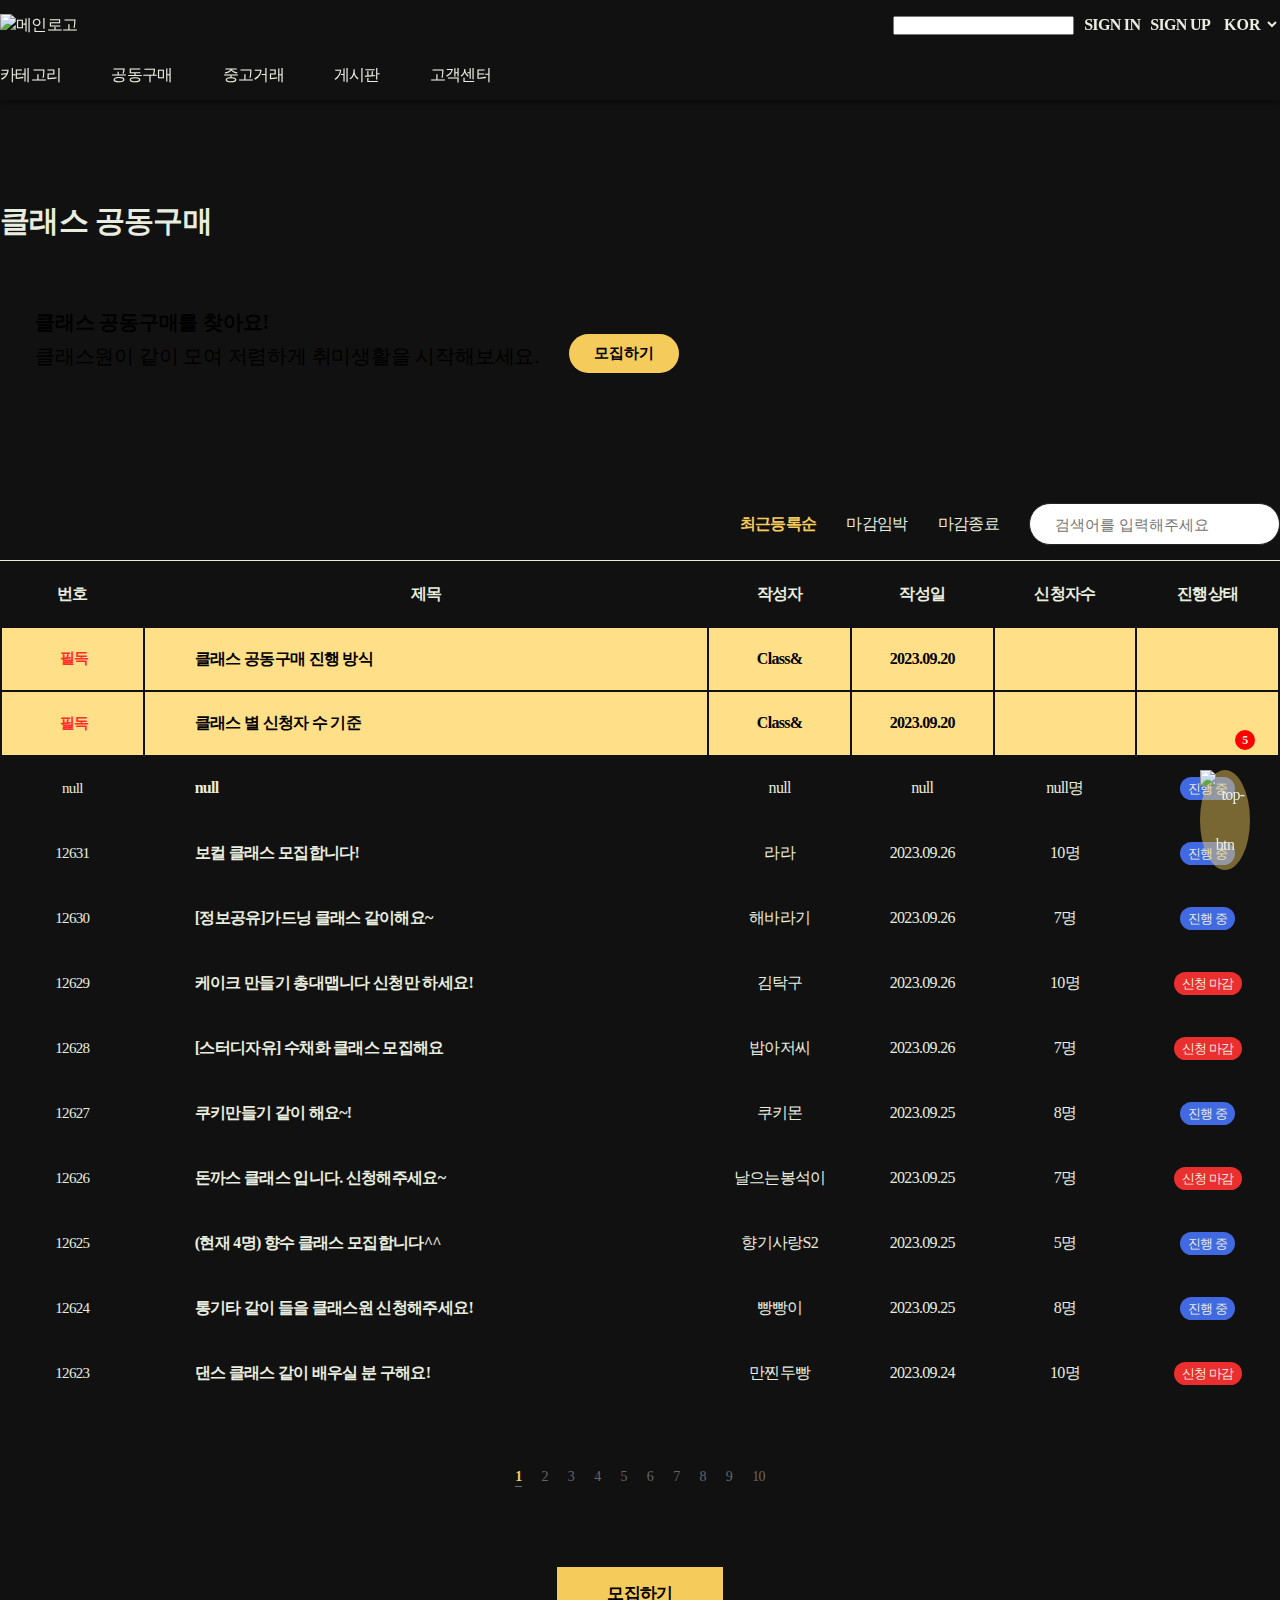
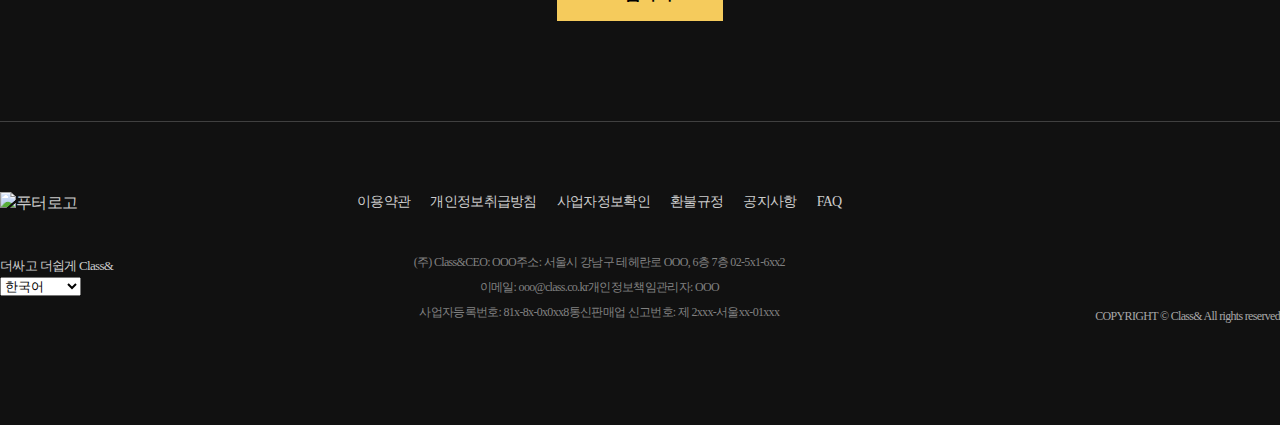
==== commit 46715e49: "feat: group counting footer tip 디자인 수정, slideclass 내용 수정" ====
--- a/group.html
+++ b/group.html
@@ -130,25 +130,39 @@
       <header class="header">
         <div class="inner">
           <div class="header-top">
-            <a href="index.html" class="logo"><img src="images/Class&.png" alt="메인로고"></a>
-            <div class="sign-menu">              
-              <i class="fa-solid fa-bars" id="toggle-menu" style="color: #e8eddf;"></i>            
-              <i class="fa-solid fa-magnifying-glass" style="color: #e8eddf;"></i>
+            <a href="index.html" class="logo"
+              ><img src="images/Class&.png" alt="메인로고"
+            /></a>
+            <div class="sign-menu">
+              <div class="cntr">
+                <div class="cntr-innr">
+                  <label class="search" for="inpt_search">
+                    <input id="inpt_search" type="text" />
+                  </label>
+                </div>
+              </div>
               <div id="dashboard-section">
                 <div id="username-display"></div>
                 <i class="fa-solid fa-angle-down"></i>
                 <div id="dropdown-menu">
                   <!-- 드롭다운 메뉴 아이템들 -->
-                  <a href="#">마이페이지</a>
                   <a href="#">쿠폰</a>
-                  <a href="#">내 강의실</a>
+                  <a href="#">거래내역</a>
                   <a href="#">회원정보수정</a>
-                  <a href="#">클래스 개설하기</a>
                   <a href="#" id="logout-button">로그아웃</a>
                 </div>
               </div>
-              <span id="login-section"><a href="login.html">SIGN IN</a></span>
-              <span id="signup-section"><a href="signup.html">SIGN UP</a></span>
+              <i
+                class="fa-solid fa-bars"
+                id="toggle-menu"
+                style="color: #ffffff"
+              ></i>
+              <div class="mb-menu">
+                <span id="login-section"><a href="login.html">SIGN IN</a></span>
+                <span id="signup-section"
+                  ><a href="signup.html">SIGN UP</a></span
+                >
+              </div>
               <div class="header-select">
                 <select name="select" id="header-select">
                   <option value="kor">KOR</option>
@@ -159,56 +173,61 @@
             </div>
             <div class="header-mb-cate" id="mobile-menu">
               <div class="mb-menu-cate">
-              <span class="mb-cate-click"><a href="#">카테고리</a>
-                <i class="fa-solid fa-chevron-down" style="color: #ffffff;"></i></span>
-              <i class="fa-solid fa-xmark" id="close-menu" style="color: #ffffff;"></i>
-              <div class="mb-cate-depth">
-              <ul class="mb-depth">
-                <li><a href="sub.html">디지털 드로잉</a></li>
-                <li><a href="sub.html">드로잉</a></li>
-                <li><a href="sub.html">공예</a></li>
-                <li><a href="sub.html">요리·음료</a></li>
-                <li><a href="sub.html">베이킹·디저트</a></li>
-                <li><a href="sub.html">음악</a></li>
-                <li><a href="sub.html">운동</a></li>
-                <li><a href="sub.html">라이프스타일</a></li>
-                <li><a href="sub.html">사진·영상</a></li>
-              </ul>
-              <ul class="mb-depth">
-                <li><a href="sub.html">금융·제테크</a></li>
-                <li><a href="sub.html">창업·부업</a></li>
-                <li><a href="sub.html">성공 마인드</a></li>
-              </ul>
-              <ul class="mb-depth">
-                <li><a href="sub.html">프로그래밍</a></li>
-                <li><a href="sub.html">데이터사이언스</a></li>
-                <li><a href="sub.html">제품 기획</a></li>
-                <li><a href="sub.html">비즈니스</a></li>
-                <li><a href="sub.html">생산성</a></li>
-                <li><a href="sub.html">마케팅</a></li>
-                <li><a href="sub.html">디자인</a></li>
-                <li><a href="sub.html">영상/3D</a></li>
-                <li><a href="sub.html">어도비 캠퍼스</a></li>
-              </ul>
-              <ul class="mb-depth">
-                <li><a href="sub.html">영어</a></li>
-                <li><a href="sub.html">외국어 시험</a></li>
-                <li><a href="sub.html">제2 외국어</a></li>
-              </ul>
-              <ul class="mb-depth">
-                <li><a href="sub.html">아이 교육</a></li>
-                <li><a href="sub.html">부모 교육</a></li>
-              </ul>
-            </div>
-            </div>
-            <div class="mb-menu-link">
-              <ul>
-                <li><a href="group.html">공동구매 게시판</a></li>
-                <li><a href="#">중고거래 게시판</a></li>
-                <li><a href="#">이벤트</a></li>
-                <li><a href="#">Q&A</a></li>
-              </ul>
-            </div>
+                <span class="mb-cate-click"><a href="#">카테고리</a></span>
+                <a href="#"
+                  ><i
+                    class="fa-solid fa-xmark"
+                    id="close-menu"
+                    style="color: #ffffff"
+                  ></i
+                ></a>
+                <div class="mb-cate-depth">
+                  <ul class="mb-depth">
+                    <li><a href="#">디지털 드로잉</a></li>
+                    <li><a href="#">드로잉</a></li>
+                    <li><a href="#">공예</a></li>
+                    <li><a href="#">요리·음료</a></li>
+                    <li><a href="#">베이킹·디저트</a></li>
+                    <li><a href="#">음악</a></li>
+                    <li><a href="#">운동</a></li>
+                    <li><a href="#">라이프스타일</a></li>
+                    <li><a href="#">사진·영상</a></li>
+                  </ul>
+                  <ul class="mb-depth">
+                    <li><a href="#">금융·제테크</a></li>
+                    <li><a href="#">창업·부업</a></li>
+                    <li><a href="#">성공 마인드</a></li>
+                  </ul>
+                  <ul class="mb-depth">
+                    <li><a href="#">프로그래밍</a></li>
+                    <li><a href="#">데이터사이언스</a></li>
+                    <li><a href="#">제품 기획</a></li>
+                    <li><a href="#">비즈니스</a></li>
+                    <li><a href="#">생산성</a></li>
+                    <li><a href="#">마케팅</a></li>
+                    <li><a href="#">디자인</a></li>
+                    <li><a href="#">영상/3D</a></li>
+                    <li><a href="#">어도비 캠퍼스</a></li>
+                  </ul>
+                  <ul class="mb-depth">
+                    <li><a href="#">영어</a></li>
+                    <li><a href="#">외국어 시험</a></li>
+                    <li><a href="#">제2 외국어</a></li>
+                  </ul>
+                  <ul class="mb-depth">
+                    <li><a href="#">아이 교육</a></li>
+                    <li><a href="#">부모 교육</a></li>
+                  </ul>
+                </div>
+              </div>
+              <div class="mb-menu-link">
+                <ul>
+                  <li><a href="#">공동구매</a></li>
+                  <li><a href="#">중고거래</a></li>
+                  <li><a href="#">게시판</a></li>
+                  <li><a href="#">고객센터</a></li>
+                </ul>
+              </div>
             </div>
           </div>
           <div class="header-bottom">
@@ -225,76 +244,52 @@
               </li>
               <div class="header-catemenu">
                 <div class="catemenu-txt">
-                <ul class="depth2">
-                  <li><a href="#">디지털 드로잉</a></li>
-                  <li><a href="#">드로잉</a></li>
-                  <li><a href="#">공예</a></li>
-                  <li><a href="#">요리·음료</a></li>
-                  <li><a href="#">베이킹·디저트</a></li>
-                  <li><a href="#">음악</a></li>
-                  <li><a href="#">운동</a></li>
-                  <li><a href="#">라이프스타일</a></li>
-                  <li><a href="#">사진·영상</a></li>
-                </ul>
-                <ul class="depth2">
-                  <li><a href="#">금융·제테크</a></li>
-                  <li><a href="#">창업·부업</a></li>
-                  <li><a href="#">성공 마인드</a></li>
-                </ul>
-                <ul class="depth2">
-                  <li><a href="#">프로그래밍</a></li>
-                  <li><a href="#">데이터사이언스</a></li>
-                  <li><a href="#">제품 기획</a></li>
-                  <li><a href="#">비즈니스</a></li>
-                  <li><a href="#">생산성</a></li>
-                  <li><a href="#">마케팅</a></li>
-                  <li><a href="#">디자인</a></li>
-                  <li><a href="#">영상/3D</a></li>
-                  <li><a href="#">어도비 캠퍼스</a></li>
-                </ul>
-                <ul class="depth2">
-                  <li><a href="#">영어</a></li>
-                  <li><a href="#">외국어 시험</a></li>
-                  <li><a href="#">제2 외국어</a></li>
-                </ul>
-                <ul class="depth2">
-                  <li><a href="#">아이 교육</a></li>
-                  <li><a href="#">부모 교육</a></li>
-                </ul>
-              </div>
+                  <ul class="depth2">
+                    <li><a href="#">디지털 드로잉</a></li>
+                    <li><a href="#">드로잉</a></li>
+                    <li><a href="#">공예</a></li>
+                    <li><a href="#">요리·음료</a></li>
+                    <li><a href="#">베이킹·디저트</a></li>
+                    <li><a href="#">음악</a></li>
+                    <li><a href="#">운동</a></li>
+                    <li><a href="#">라이프스타일</a></li>
+                    <li><a href="#">사진·영상</a></li>
+                  </ul>
+                  <ul class="depth2">
+                    <li><a href="#">금융·제테크</a></li>
+                    <li><a href="#">창업·부업</a></li>
+                    <li><a href="#">성공 마인드</a></li>
+                  </ul>
+                  <ul class="depth2">
+                    <li><a href="#">프로그래밍</a></li>
+                    <li><a href="#">데이터사이언스</a></li>
+                    <li><a href="#">제품 기획</a></li>
+                    <li><a href="#">비즈니스</a></li>
+                    <li><a href="#">생산성</a></li>
+                    <li><a href="#">마케팅</a></li>
+                    <li><a href="#">디자인</a></li>
+                    <li><a href="#">영상/3D</a></li>
+                    <li><a href="#">어도비 캠퍼스</a></li>
+                  </ul>
+                  <ul class="depth2">
+                    <li><a href="#">영어</a></li>
+                    <li><a href="#">외국어 시험</a></li>
+                    <li><a href="#">제2 외국어</a></li>
+                  </ul>
+                  <ul class="depth2">
+                    <li><a href="#">아이 교육</a></li>
+                    <li><a href="#">부모 교육</a></li>
+                  </ul>
+                </div>
               </div>
               <li><a href="group.html">공동구매</a></li>
               <li><a href="#">중고거래</a></li>
-              <li><a href="#">이벤트</a></li>
-              <li><a href="#">Q&A</a></li>
+              <li><a href="#">게시판</a></li>
+              <li><a href="#">고객센터</a></li>
             </ul>
+            <i class="fa-solid fa-circle-user" style="color: #ffffff"></i>
           </div>
         </div>
-          <div class="mobile-searchbox">
-            <input type="text" class="mb-search-input" placeholder="Search Class,Menu">
-            <span class="mb-searchbox-close">Cancle</span>
-            <div class="search-box-back">
-              <h2>추천 검색어</h2>
-                <a href="sub.html">공예</a>
-                <a href="sub.html">베이킹</a>
-                <a href="sub.html">디저트</a>
-                <a href="sub.html">뜨개질</a>
-                <a href="sub.html">선생님</a>
-                <a href="sub.html">인기 클래스</a>
-                <a href="sub.html">신규 클래스</a>
-                <br>
-                <a href="sub.html">리뷰</a>
-                <a href="sub.html">음악</a>
-                <a href="sub.html">하모니카</a>
-                <a href="sub.html">드로잉</a>
-                <a href="sub.html">운동</a>
-                <br>
-                <a href="sub.html">사진</a>
-                <a href="sub.html">영상</a>
-                <a href="sub.html">중고거래</a>
-                <a href="sub.html">공동구매</a>
-              </div>
-            </div>
       </header>
       <!-- 클래스 배너 -->
       <section class="group-header">
@@ -322,8 +317,6 @@
         <div class="sub-inner">
           <div class="board-wrap">
             <div class="board-list">
-              <h2>공동구매 게시판</h2>
-              <span>취미생활을 함께 할 클래스원을 찾아보세요</span>
               <!-- 게시판 탭 -->
               <div class="board-tap">
                 <div class="taps">
@@ -493,6 +486,15 @@
               <i class="fa-solid fa-angle-left"></i>
             </a>
             <a href="javascript:void(0);" class="paging-num active">1</a>
+            <a href="javascript:void(0);" class="paging-num">2</a>
+            <a href="javascript:void(0);" class="paging-num">3</a>
+            <a href="javascript:void(0);" class="paging-num">4</a>
+            <a href="javascript:void(0);" class="paging-num">5</a>
+            <a href="javascript:void(0);" class="paging-num">6</a>
+            <a href="javascript:void(0);" class="paging-num">7</a>
+            <a href="javascript:void(0);" class="paging-num">8</a>
+            <a href="javascript:void(0);" class="paging-num">9</a>
+            <a href="javascript:void(0);" class="paging-num">10</a>
             <!-- <div class="paging-num"></div> -->
             <a href="javascript:void(0);" onclick="next()">
               <i class="fa-solid fa-angle-right"></i>
--- a/css/style.css
+++ b/css/style.css
@@ -14,4 +14,5 @@
 @import url("footer.css");
 @import url("topbutton.css");
 @import url("mobile-header.css");
+@import url("fix-menu.css");
 @import url("board.css");
--- a/css/group.css
+++ b/css/group.css
@@ -10,8 +10,8 @@
 }
 .group-header .bg-title {
   position: absolute;
-  top: -25px;
-  right: 0;
+  top: -10%;
+  right: 2%;
   font-size: 100px;
   font-weight: 900;
   z-index: -1;
@@ -21,13 +21,17 @@
   font-size: 30px;
   font-weight: bold;
   color: #e8eddf;
+}
+.group-header .sub-inner{
+  margin-top: 50px;
 }
 .group-banner {
   width: 100%;
   margin-top: 33px;
   padding: 30px 35px;
   border-radius: 25px;
-  background-color: #fff;
+  background: url("../images/group-banner.jpg") no-repeat center center;
+  background-size: cover;
   display: flex;
 }
 .group-banner-left p {
@@ -37,6 +41,9 @@
   line-height: 34px;
   letter-spacing: -0.2px;
 }
+.group-banner-left p:first-child {
+  font-weight: bold;
+}
 .group-banner-right {
   display: flex;
   align-items: flex-end;
@@ -45,26 +52,32 @@
 .group-banner-right button {
   background-color: transparent;
   border: none;
+  font-family: 'NanumSquare';
+}
+.group-banner-right button a:hover {
+  background-color: #c29b31;
 }
 .group-banner-right button a {
   display: block;
   font-size: 15px;
-  font-weight: bold;
+  font-weight: 900;
   text-align: center;
   padding: 10px 25px;
   border-radius: 30px;
   background-color: #f5cb5c;
   color: #000;
   border: none;
+  transition: 0.3s;
 }
 /* 게시판 탭 */
 .board-tap .taps {
   width: 100%;
-  margin: 34px 0;
+  margin-top: 30px;
   color: #e8eddf;
 }
 .board-tap .taps ul {
   display: flex;
+  flex-flow: row wrap;
   justify-content: flex-end;
 }
 .board-tap .taps ul li {
@@ -74,19 +87,21 @@
 .board-tap .taps ul li:nth-child(3) {
   padding-right: 30px;
 }
-.board-tap .taps ul li:last-child {
-  padding: 0;
-}
 .board-tap .taps a.active {
   font-weight: bold;
   color: #f5cb5c;
 }
+.board-tap .taps a:hover{
+  color: #f7db8f;
+}
 .searchbox {
-  width: 100%;
-  height: 100%;
-  padding: 10px 25px;
+  padding: 0 25px;
   border-radius: 30px;
   background-color: #fff;
+  border: 1px solid #242423;
+  white-space: nowrap;
+  display: flex;
+  align-items: center;
 }
 .searchbox input {
   font-size: 15px;
@@ -94,6 +109,7 @@
 }
 .searchbox i {
   color: #9d9d9d;
+  cursor: pointer;
 }
 /* 게시판 */
 .board {
@@ -104,8 +120,8 @@
 }
 .board-list {
   /* min-height: 720px; */
-  padding-top: 34px;
-  font-size: 15px;
+  padding-top: 70px;
+  font-size: 16px;
   color: #fff;
   color: #e8eddf;
   text-align: center;
@@ -118,7 +134,24 @@
 }
 .board-list-title {
   width: 100%;
-  margin-top: 30px;
+  border-top: 1px solid;
+  margin-top: 15px;
+}
+.board-list-title tr th:nth-child(1),
+.board-list-title tr td:nth-child(1),
+.board-list-title tr th:nth-child(3),
+.board-list-title tr td:nth-child(3),
+.board-list-title tr th:nth-child(4),
+.board-list-title tr td:nth-child(4),
+.board-list-title tr th:nth-child(5),
+.board-list-title tr td:nth-child(5),
+.board-list-title tr th:nth-child(6),
+.board-list-title tr td:nth-child(6) {
+  width: 10%;
+}
+.board-list-title tr th:nth-child(2),
+.board-list-title tr td:nth-child(2) {
+  width: 40%;
 }
 .board-list-title th {
   font-size: 16px;
@@ -129,24 +162,34 @@
 }
 .board-list-title tr td,
 .board-list-title tr th {
-  padding: 20px 10px;
+  padding: 20px 0px;
   cursor: pointer;
   white-space: nowrap;
   overflow: hidden;
   text-overflow: ellipsis;
 }
+.board-list-title #post-notice tr td:first-child,
+.board-list-title #post-notice tr td:nth-child(2) {
+  font-weight: 900;
+}
 .board-list-title tbody tr {
-  border-bottom: 1px solid #242423;
+  border-bottom: 1px solid #555752;
+}
+.board-list-title tbody tr td:nth-child(1) {
+  font-size: 15px;
 }
 .board-list-title tbody tr td:nth-child(2) {
   text-align: left;
   padding: 20px 50px;
+  white-space: nowrap;
+  overflow: hidden;
+  text-overflow: ellipsis;
+  font-weight: bold;
 }
 .board-list-title tbody tr td:last-child {
   color: blue;
 }
-
-.group-tag {
+.board-list-title .group-tag {
   display: inline-block;
   border-radius: 50px;
   font-size: 13px;
@@ -155,47 +198,58 @@
   background-color: royalblue;
   color: #e8eddf;
 }
-
+#postList > tr:hover{
+  background-color: #242423;
+}
+#post-notice > .notice:hover{
+  background-color: #e2c77b;
+}
 .paging {
   display: flex;
   justify-content: center;
   padding: 20px;
-  margin-top: 20px;
+  margin-top: 40px;
+  margin-bottom: 30px;
   padding-bottom: 50px;
   font-size: 14px;
   color: #666;
 }
+.paging i:hover{
+  color: #f5cb5c;
+}
 .paging a {
   margin: 0 10px;
   cursor: pointer;
 }
-.paging-num {
+.paging-num.active {
+  font-weight: bold;
+  color: #f5cb5c;
   border-bottom: 1px solid #666;
 }
-.paging-num.active {
-  font-weight: bold;
+.paging-num:hover{
   color: #f5cb5c;
+  border-bottom: 1px solid #666;
 }
 .board-btn {
   display: flex;
   justify-content: center;
   font-size: 17px;
   color: #000;
+  font-family: 'NanumSquare';
+  font-weight: 700;
 }
 .board-btn a {
   display: inline-block;
   background-color: #f5cb5c;
   padding: 15px 50px;
-}
-.board-btn:hover a {
-  background-color: #f8c740;
-}
-.footer {
-  margin-top: 0;
+  transition: 0.3s;
+}
+.board-btn a:hover {
+  background-color: #c29b31;
 }
 /* 필독 */
 .board-list-title .notice {
-  background-color: #f5cb5c;
+  background-color: #ffdf87;
   color: #000;
   font-weight: 700;
 }
@@ -208,13 +262,19 @@
   margin-right: 3px;
   font-size: 14px;
 }
+.footer {
+  margin-top: 0;
+}
 
 @media all and (max-width: 1024px) {
+  .group-header .bg-title {
+    font-size: 95px;
+  }
   .group-header h2 {
     font-size: 28px;
   }
   .group-banner-left p {
-    font-size: 21px;
+    font-size: 19px;
   }
   .group-banner-right button a {
     font-size: 14px;
@@ -226,13 +286,13 @@
     font-size: 14px;
   }
   .board-list {
-    font-size: 14px;
+    font-size: 13px;
   }
   .board-list h2 {
     font-size: 24px;
   }
   .board-list-title th {
-    font-size: 15px;
+    font-size: 14px;
   }
   .paging {
     font-size: 13px;
@@ -240,13 +300,54 @@
   .board-btn {
     font-size: 16px;
   }
+  .board-list-title .group-tag {
+    font-size: 12px;
+  }
 }
 @media all and (max-width: 768px) {
+  .group-header .bg-title {
+    top: -7%;
+    right: 3%;
+    font-size: 90px;
+  }
+  .group-banner {
+    padding: 40px 35px;
+    background: url("../images/group-banner2.jpg") no-repeat center center;
+    display: flex;
+  }
+  .group-banner span {
+    display: block;
+  }
+  .group-banner-left p {
+    line-height: 38px;
+  }
+  .board-list-title tr th:nth-child(1),
+  .board-list-title tr td:nth-child(1),
+  .board-list-title tr th:nth-child(4),
+  .board-list-title tr td:nth-child(4) {
+    display: none;
+  }
+  .board-list-title tr th:nth-child(3),
+  .board-list-title tr td:nth-child(3),
+  .board-list-title tr th:nth-child(5),
+  .board-list-title tr td:nth-child(5),
+  .board-list-title tr th:nth-child(6),
+  .board-list-title tr td:nth-child(6) {
+    width: 10%;
+  }
+  .board-list-title tr th:nth-child(2),
+  .board-list-title tr td:nth-child(2) {
+    width: 15%;
+  }
+  .board-list-title tr td,
+  .board-list-title tr th {
+    padding: 10px 0px;
+  }
   .group-header h2 {
     font-size: 26px;
   }
   .group-banner-left p {
-    font-size: 18px;
+    font-size: 16px;
   }
   .group-banner-right button a {
     font-size: 13px;
@@ -258,13 +359,13 @@
     font-size: 13px;
   }
   .board-list {
-    font-size: 13px;
+    font-size: 12px;
   }
   .board-list h2 {
     font-size: 22px;
   }
   .board-list-title th {
-    font-size: 14px;
+    font-size: 13px;
   }
   .paging {
     font-size: 12px;
@@ -275,8 +376,87 @@
   .board-list-title tbody tr td:nth-child(2) {
     padding: 20px;
   }
+  .board-list-title .group-tag {
+    font-size: 11px;
+  }
 }
 @media all and (max-width: 480px) {
+  .group-header {
+    padding-top: 90px;
+  }
+  .group-header h2 {
+    font-size: 24px;
+  }
+  .group-header .bg-title {
+    top: -4%;
+    right: 4%;
+    font-size: 75px;
+  }
+  .group-banner {
+    padding: 30px 25px;
+    margin-top: 28px;
+    display: flex;
+    justify-content: space-between;
+  }
+  .group-banner-left p {
+    font-size: 13px;
+  }
+  .group-banner-right {
+    margin-left: 10px;
+  }
+  .group-banner-right button a {
+    font-size: 12px;
+  }
+  .board-list-title tr th:nth-child(3),
+  .board-list-title tr td:nth-child(3),
+  .board-list-title tr th:nth-child(5),
+  .board-list-title tr td:nth-child(5),
+  .board-list-title tr th:nth-child(6),
+  .board-list-title tr td:nth-child(6) {
+    width: 15%;
+  }
+  .board-list-title tr th:nth-child(2),
+  .board-list-title tr td:nth-child(2) {
+    width: 10%;
+  }
+  .board-list-title tbody tr td:nth-child(2) {
+    padding: 15px 5px;
+  }
+  .board-list-title th {
+    font-size: 11px;
+  }
+  .board-list {
+    font-size: 10px;
+  }
+  .board-list h2 {
+    font-size: 20px;
+  }
+  .board-list-title .group-tag {
+    font-size: 10px;
+  }
+  .board-tap .taps ul {
+    display: flex;
+    justify-content: center;
+  }
+  .searchbox {
+    margin-top: 10px;
+    width: 70%;
+    display: flex;
+    justify-content: space-around;
+    align-items: center;
+  }
+  .searchbox input {
+    width: 100%;
+  }
+  .searchbox i {
+    margin-left: 5px;
+  }
+  .paging {
+    font-size: 11px;
+  }
+  .board-btn {
+    font-size: 13px;
+  }
 }
 @media all and (max-width: 320px) {
 }
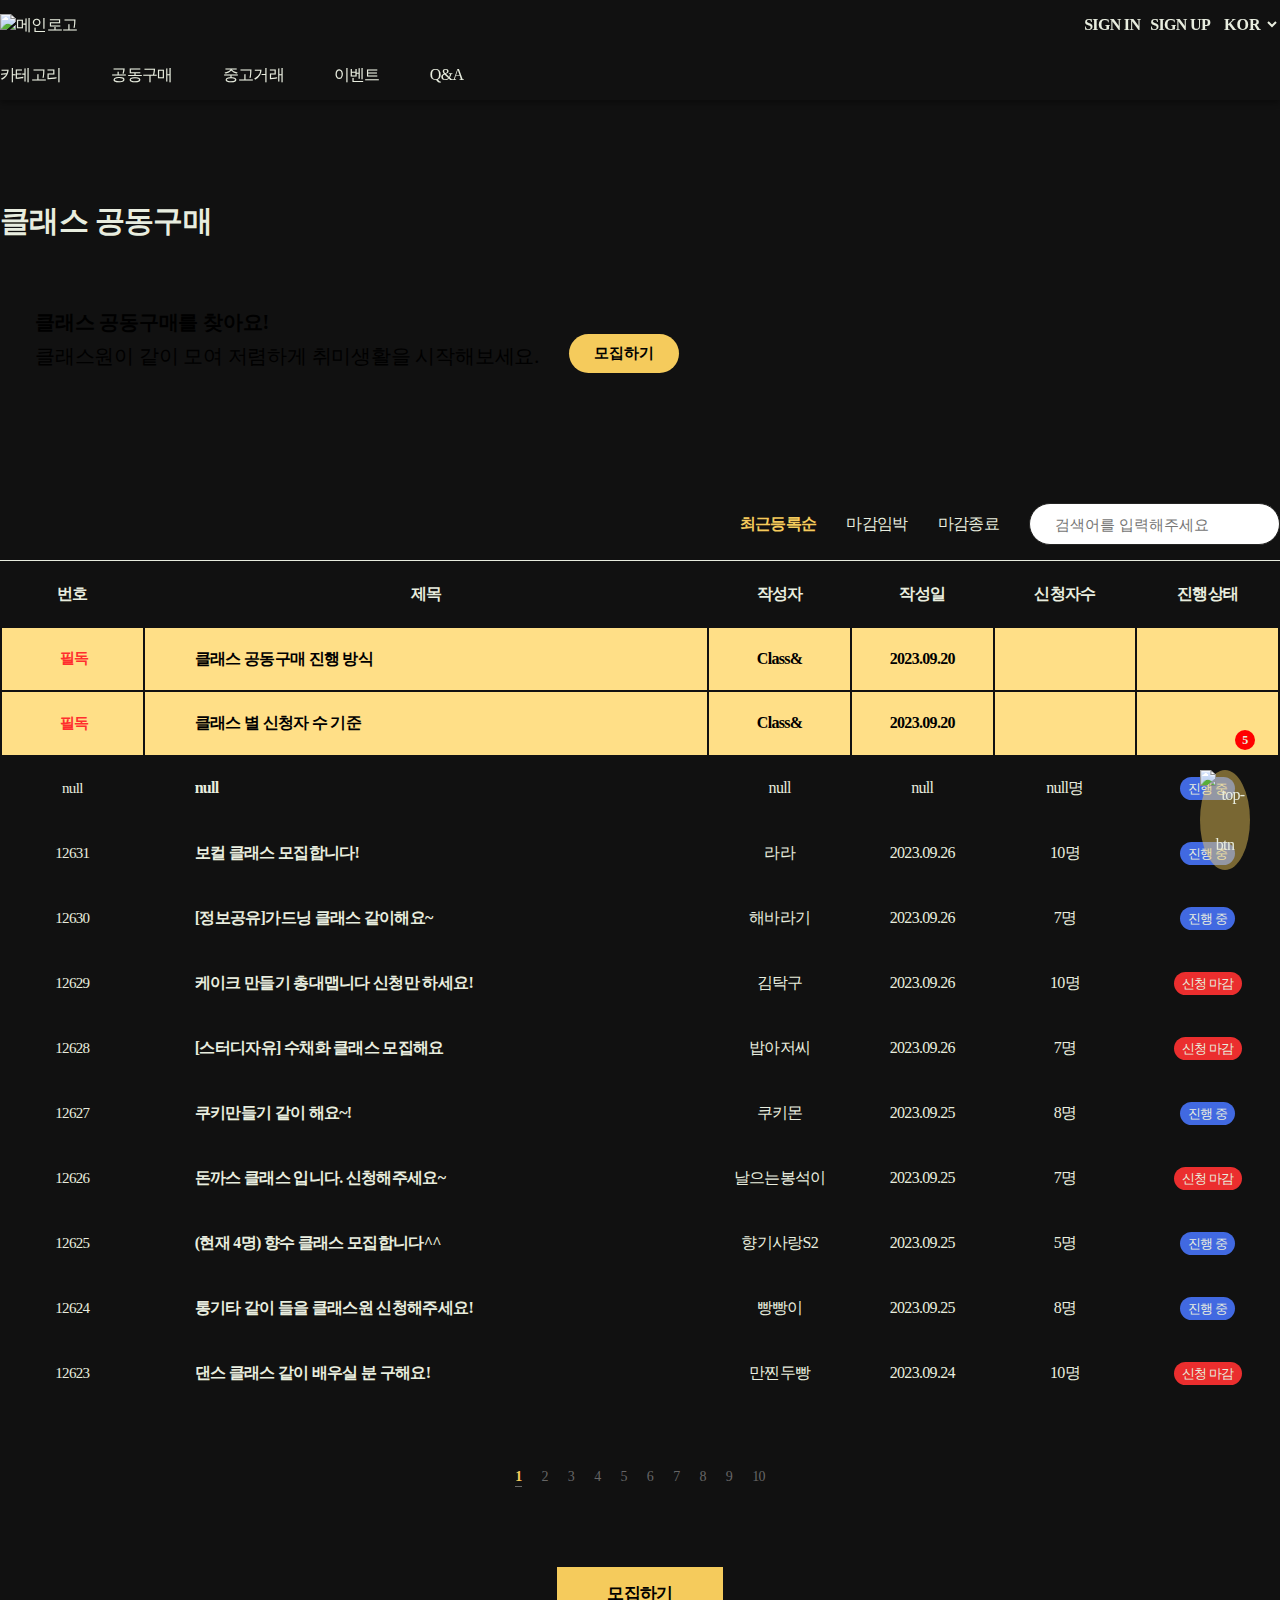
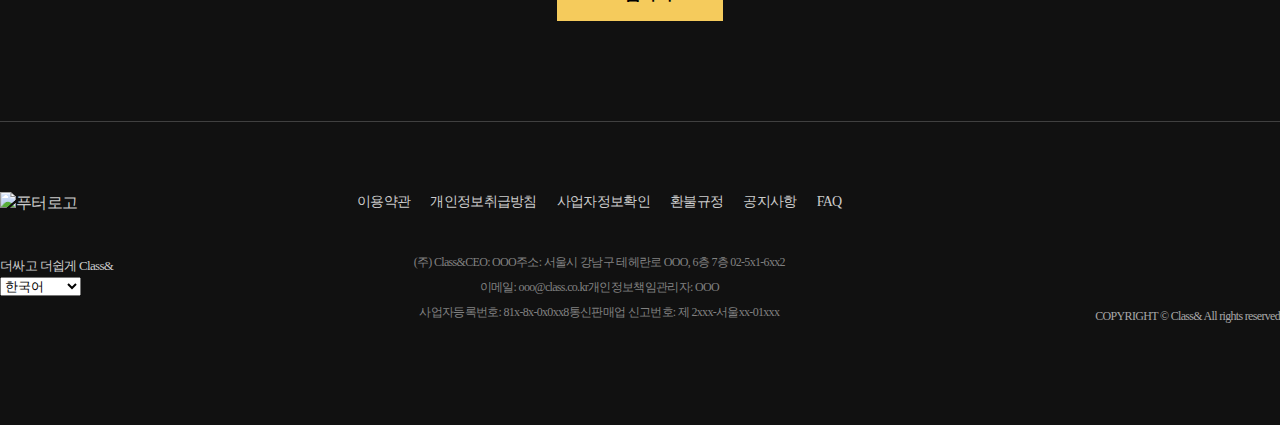
==== commit b0cdc156: "Merge branch 'main' into kmj" ====
--- a/group.html
+++ b/group.html
@@ -130,39 +130,25 @@
       <header class="header">
         <div class="inner">
           <div class="header-top">
-            <a href="index.html" class="logo"
-              ><img src="images/Class&.png" alt="메인로고"
-            /></a>
-            <div class="sign-menu">
-              <div class="cntr">
-                <div class="cntr-innr">
-                  <label class="search" for="inpt_search">
-                    <input id="inpt_search" type="text" />
-                  </label>
-                </div>
-              </div>
+            <a href="index.html" class="logo"><img src="images/Class&.png" alt="메인로고"></a>
+            <div class="sign-menu">              
+              <i class="fa-solid fa-bars" id="toggle-menu" style="color: #e8eddf;"></i>            
+              <i class="fa-solid fa-magnifying-glass" style="color: #e8eddf;"></i>
               <div id="dashboard-section">
                 <div id="username-display"></div>
                 <i class="fa-solid fa-angle-down"></i>
                 <div id="dropdown-menu">
                   <!-- 드롭다운 메뉴 아이템들 -->
+                  <a href="#">마이페이지</a>
                   <a href="#">쿠폰</a>
-                  <a href="#">거래내역</a>
+                  <a href="#">내 강의실</a>
                   <a href="#">회원정보수정</a>
+                  <a href="#">클래스 개설하기</a>
                   <a href="#" id="logout-button">로그아웃</a>
                 </div>
               </div>
-              <i
-                class="fa-solid fa-bars"
-                id="toggle-menu"
-                style="color: #ffffff"
-              ></i>
-              <div class="mb-menu">
-                <span id="login-section"><a href="login.html">SIGN IN</a></span>
-                <span id="signup-section"
-                  ><a href="signup.html">SIGN UP</a></span
-                >
-              </div>
+              <span id="login-section"><a href="login.html">SIGN IN</a></span>
+              <span id="signup-section"><a href="signup.html">SIGN UP</a></span>
               <div class="header-select">
                 <select name="select" id="header-select">
                   <option value="kor">KOR</option>
@@ -173,61 +159,56 @@
             </div>
             <div class="header-mb-cate" id="mobile-menu">
               <div class="mb-menu-cate">
-                <span class="mb-cate-click"><a href="#">카테고리</a></span>
-                <a href="#"
-                  ><i
-                    class="fa-solid fa-xmark"
-                    id="close-menu"
-                    style="color: #ffffff"
-                  ></i
-                ></a>
-                <div class="mb-cate-depth">
-                  <ul class="mb-depth">
-                    <li><a href="#">디지털 드로잉</a></li>
-                    <li><a href="#">드로잉</a></li>
-                    <li><a href="#">공예</a></li>
-                    <li><a href="#">요리·음료</a></li>
-                    <li><a href="#">베이킹·디저트</a></li>
-                    <li><a href="#">음악</a></li>
-                    <li><a href="#">운동</a></li>
-                    <li><a href="#">라이프스타일</a></li>
-                    <li><a href="#">사진·영상</a></li>
-                  </ul>
-                  <ul class="mb-depth">
-                    <li><a href="#">금융·제테크</a></li>
-                    <li><a href="#">창업·부업</a></li>
-                    <li><a href="#">성공 마인드</a></li>
-                  </ul>
-                  <ul class="mb-depth">
-                    <li><a href="#">프로그래밍</a></li>
-                    <li><a href="#">데이터사이언스</a></li>
-                    <li><a href="#">제품 기획</a></li>
-                    <li><a href="#">비즈니스</a></li>
-                    <li><a href="#">생산성</a></li>
-                    <li><a href="#">마케팅</a></li>
-                    <li><a href="#">디자인</a></li>
-                    <li><a href="#">영상/3D</a></li>
-                    <li><a href="#">어도비 캠퍼스</a></li>
-                  </ul>
-                  <ul class="mb-depth">
-                    <li><a href="#">영어</a></li>
-                    <li><a href="#">외국어 시험</a></li>
-                    <li><a href="#">제2 외국어</a></li>
-                  </ul>
-                  <ul class="mb-depth">
-                    <li><a href="#">아이 교육</a></li>
-                    <li><a href="#">부모 교육</a></li>
-                  </ul>
-                </div>
-              </div>
-              <div class="mb-menu-link">
-                <ul>
-                  <li><a href="#">공동구매</a></li>
-                  <li><a href="#">중고거래</a></li>
-                  <li><a href="#">게시판</a></li>
-                  <li><a href="#">고객센터</a></li>
-                </ul>
-              </div>
+              <span class="mb-cate-click"><a href="#">카테고리</a>
+                <i class="fa-solid fa-chevron-down" style="color: #ffffff;"></i></span>
+              <i class="fa-solid fa-xmark" id="close-menu" style="color: #ffffff;"></i>
+              <div class="mb-cate-depth">
+              <ul class="mb-depth">
+                <li><a href="sub.html">디지털 드로잉</a></li>
+                <li><a href="sub.html">드로잉</a></li>
+                <li><a href="sub.html">공예</a></li>
+                <li><a href="sub.html">요리·음료</a></li>
+                <li><a href="sub.html">베이킹·디저트</a></li>
+                <li><a href="sub.html">음악</a></li>
+                <li><a href="sub.html">운동</a></li>
+                <li><a href="sub.html">라이프스타일</a></li>
+                <li><a href="sub.html">사진·영상</a></li>
+              </ul>
+              <ul class="mb-depth">
+                <li><a href="sub.html">금융·제테크</a></li>
+                <li><a href="sub.html">창업·부업</a></li>
+                <li><a href="sub.html">성공 마인드</a></li>
+              </ul>
+              <ul class="mb-depth">
+                <li><a href="sub.html">프로그래밍</a></li>
+                <li><a href="sub.html">데이터사이언스</a></li>
+                <li><a href="sub.html">제품 기획</a></li>
+                <li><a href="sub.html">비즈니스</a></li>
+                <li><a href="sub.html">생산성</a></li>
+                <li><a href="sub.html">마케팅</a></li>
+                <li><a href="sub.html">디자인</a></li>
+                <li><a href="sub.html">영상/3D</a></li>
+                <li><a href="sub.html">어도비 캠퍼스</a></li>
+              </ul>
+              <ul class="mb-depth">
+                <li><a href="sub.html">영어</a></li>
+                <li><a href="sub.html">외국어 시험</a></li>
+                <li><a href="sub.html">제2 외국어</a></li>
+              </ul>
+              <ul class="mb-depth">
+                <li><a href="sub.html">아이 교육</a></li>
+                <li><a href="sub.html">부모 교육</a></li>
+              </ul>
+            </div>
+            </div>
+            <div class="mb-menu-link">
+              <ul>
+                <li><a href="group.html">공동구매 게시판</a></li>
+                <li><a href="#">중고거래 게시판</a></li>
+                <li><a href="#">이벤트</a></li>
+                <li><a href="#">Q&A</a></li>
+              </ul>
+            </div>
             </div>
           </div>
           <div class="header-bottom">
@@ -244,52 +225,76 @@
               </li>
               <div class="header-catemenu">
                 <div class="catemenu-txt">
-                  <ul class="depth2">
-                    <li><a href="#">디지털 드로잉</a></li>
-                    <li><a href="#">드로잉</a></li>
-                    <li><a href="#">공예</a></li>
-                    <li><a href="#">요리·음료</a></li>
-                    <li><a href="#">베이킹·디저트</a></li>
-                    <li><a href="#">음악</a></li>
-                    <li><a href="#">운동</a></li>
-                    <li><a href="#">라이프스타일</a></li>
-                    <li><a href="#">사진·영상</a></li>
-                  </ul>
-                  <ul class="depth2">
-                    <li><a href="#">금융·제테크</a></li>
-                    <li><a href="#">창업·부업</a></li>
-                    <li><a href="#">성공 마인드</a></li>
-                  </ul>
-                  <ul class="depth2">
-                    <li><a href="#">프로그래밍</a></li>
-                    <li><a href="#">데이터사이언스</a></li>
-                    <li><a href="#">제품 기획</a></li>
-                    <li><a href="#">비즈니스</a></li>
-                    <li><a href="#">생산성</a></li>
-                    <li><a href="#">마케팅</a></li>
-                    <li><a href="#">디자인</a></li>
-                    <li><a href="#">영상/3D</a></li>
-                    <li><a href="#">어도비 캠퍼스</a></li>
-                  </ul>
-                  <ul class="depth2">
-                    <li><a href="#">영어</a></li>
-                    <li><a href="#">외국어 시험</a></li>
-                    <li><a href="#">제2 외국어</a></li>
-                  </ul>
-                  <ul class="depth2">
-                    <li><a href="#">아이 교육</a></li>
-                    <li><a href="#">부모 교육</a></li>
-                  </ul>
-                </div>
+                <ul class="depth2">
+                  <li><a href="#">디지털 드로잉</a></li>
+                  <li><a href="#">드로잉</a></li>
+                  <li><a href="#">공예</a></li>
+                  <li><a href="#">요리·음료</a></li>
+                  <li><a href="#">베이킹·디저트</a></li>
+                  <li><a href="#">음악</a></li>
+                  <li><a href="#">운동</a></li>
+                  <li><a href="#">라이프스타일</a></li>
+                  <li><a href="#">사진·영상</a></li>
+                </ul>
+                <ul class="depth2">
+                  <li><a href="#">금융·제테크</a></li>
+                  <li><a href="#">창업·부업</a></li>
+                  <li><a href="#">성공 마인드</a></li>
+                </ul>
+                <ul class="depth2">
+                  <li><a href="#">프로그래밍</a></li>
+                  <li><a href="#">데이터사이언스</a></li>
+                  <li><a href="#">제품 기획</a></li>
+                  <li><a href="#">비즈니스</a></li>
+                  <li><a href="#">생산성</a></li>
+                  <li><a href="#">마케팅</a></li>
+                  <li><a href="#">디자인</a></li>
+                  <li><a href="#">영상/3D</a></li>
+                  <li><a href="#">어도비 캠퍼스</a></li>
+                </ul>
+                <ul class="depth2">
+                  <li><a href="#">영어</a></li>
+                  <li><a href="#">외국어 시험</a></li>
+                  <li><a href="#">제2 외국어</a></li>
+                </ul>
+                <ul class="depth2">
+                  <li><a href="#">아이 교육</a></li>
+                  <li><a href="#">부모 교육</a></li>
+                </ul>
+              </div>
               </div>
               <li><a href="group.html">공동구매</a></li>
               <li><a href="#">중고거래</a></li>
-              <li><a href="#">게시판</a></li>
-              <li><a href="#">고객센터</a></li>
+              <li><a href="#">이벤트</a></li>
+              <li><a href="#">Q&A</a></li>
             </ul>
-            <i class="fa-solid fa-circle-user" style="color: #ffffff"></i>
           </div>
         </div>
+          <div class="mobile-searchbox">
+            <input type="text" class="mb-search-input" placeholder="Search Class,Menu">
+            <span class="mb-searchbox-close">Cancle</span>
+            <div class="search-box-back">
+              <h2>추천 검색어</h2>
+                <a href="sub.html">공예</a>
+                <a href="sub.html">베이킹</a>
+                <a href="sub.html">디저트</a>
+                <a href="sub.html">뜨개질</a>
+                <a href="sub.html">선생님</a>
+                <a href="sub.html">인기 클래스</a>
+                <a href="sub.html">신규 클래스</a>
+                <br>
+                <a href="sub.html">리뷰</a>
+                <a href="sub.html">음악</a>
+                <a href="sub.html">하모니카</a>
+                <a href="sub.html">드로잉</a>
+                <a href="sub.html">운동</a>
+                <br>
+                <a href="sub.html">사진</a>
+                <a href="sub.html">영상</a>
+                <a href="sub.html">중고거래</a>
+                <a href="sub.html">공동구매</a>
+              </div>
+            </div>
       </header>
       <!-- 클래스 배너 -->
       <section class="group-header">
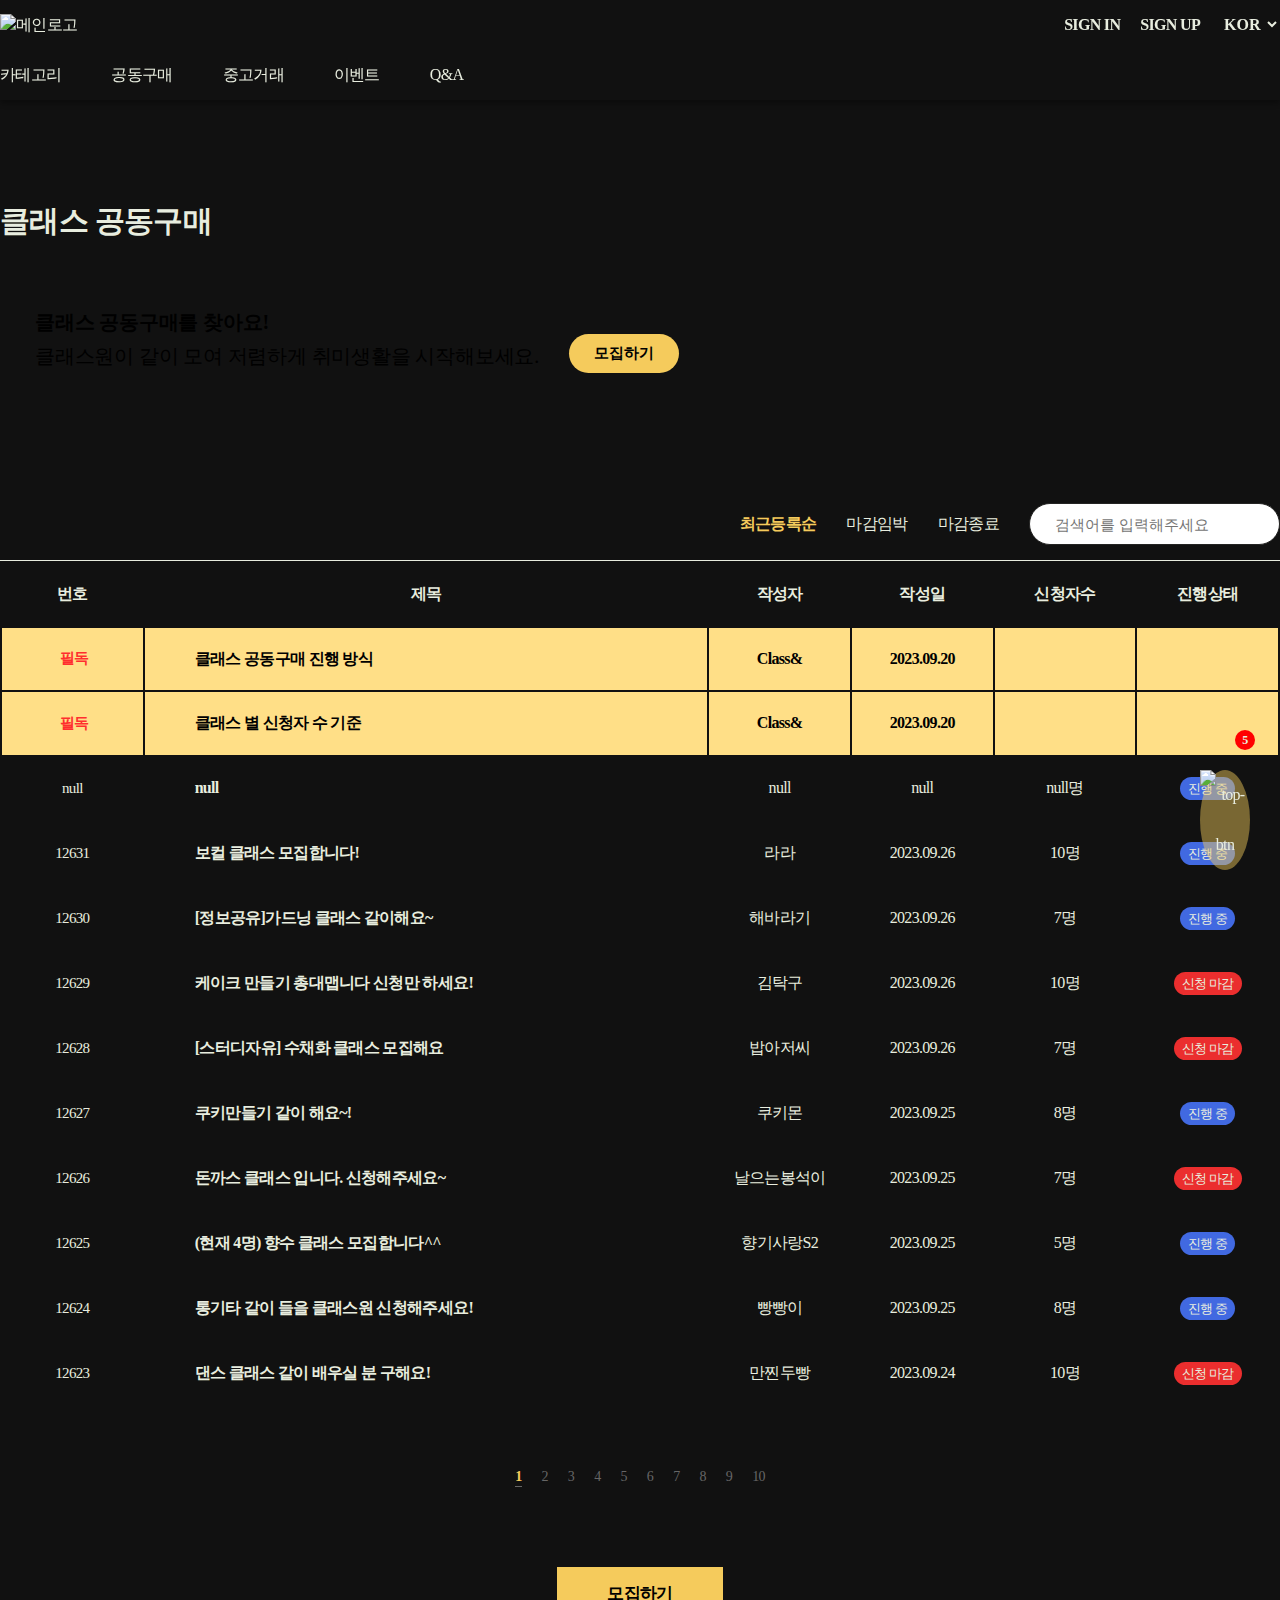
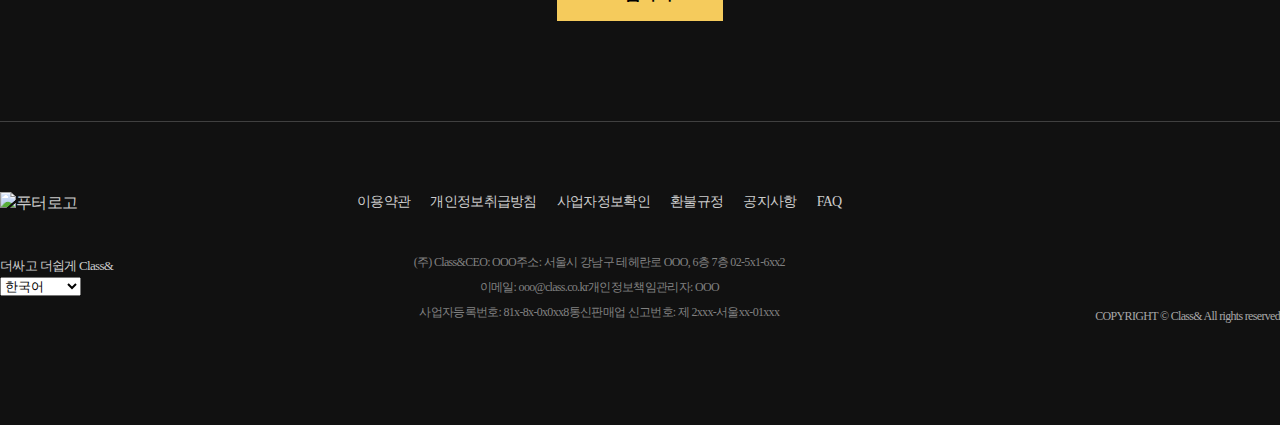
==== commit 5449ec49: "feat : 파비콘 수정,header 수정,tip오류 수정" ====
--- a/group.html
+++ b/group.html
@@ -37,7 +37,7 @@
 
     <!-- favicon -->
     <link rel="shortcut icon" href="/images/favicon/favicon-6.ico" type="image/x-icon">
-    <link rel="icon" href="/favicon.ico" type="image/x-icon">
+    <link rel="icon" href="images/favicon/favicon-6.ico" type="image/x-icon">
 
     <!-- Open Graph -->
     <meta property="title" content="Class&" />
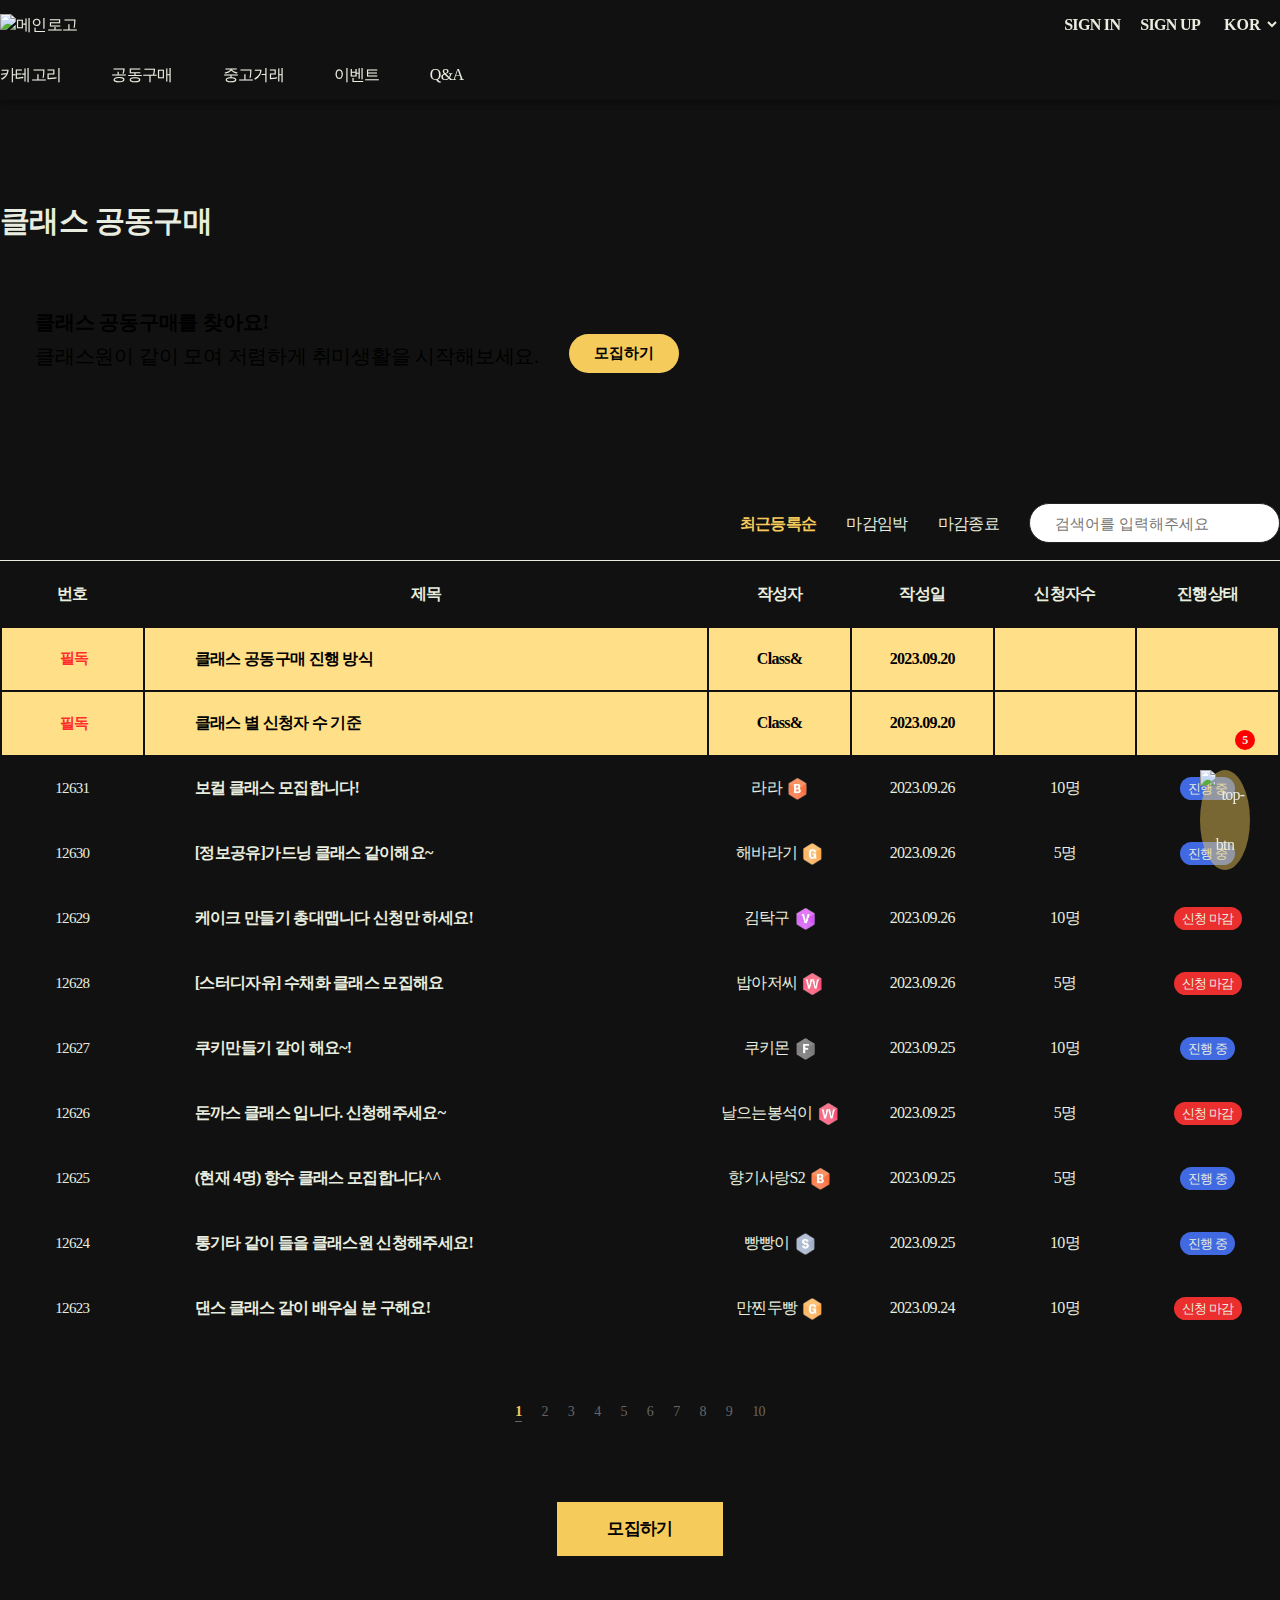
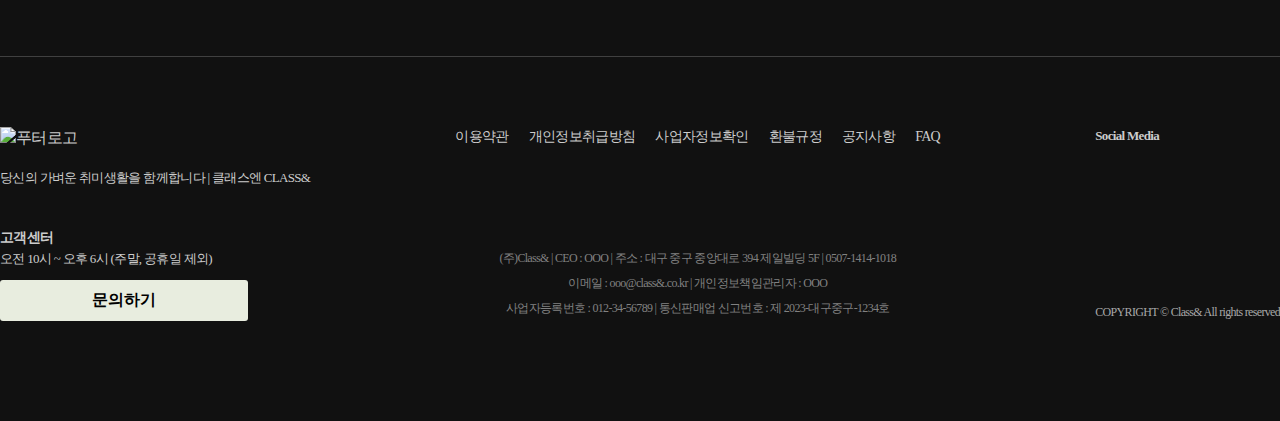
==== commit a5d6f2ce: "Merge pull request #50 from annakyung/anna" ====
--- a/group.html
+++ b/group.html
@@ -24,7 +24,7 @@
     <meta name="viewport" content="width=device-width, initial-scale=1.0" />
 
     <!-- title -->
-    <title>클래스 공동구매</title>
+    <title>공동구매 | 클래스엔 CLASS&</title>
 
     <!-- SEO -->
     <meta name="author" content="Class&" />
@@ -382,7 +382,7 @@
                   <tr>
                     <td>12631</td>
                     <td>보컬 클래스 모집합니다!</td>
-                    <td>라라</td>
+                    <td>라라<img src="images/grade-bronze.png" alt="등급-브론즈"></td>
                     <td>2023.09.26</td>
                     <td>10명</td>
                     <td><div class="group-tag">진행 중</div></td>
@@ -390,15 +390,15 @@
                   <tr>
                     <td>12630</td>
                     <td>[정보공유]가드닝 클래스 같이해요~</td>
-                    <td>해바라기</td>
+                    <td>해바라기<img src="images/grade-gold.png" alt="등급-골드"></td>
                     <td>2023.09.26</td>
-                    <td>7명</td>
+                    <td>5명</td>
                     <td><div class="group-tag">진행 중</div></td>
                   </tr>
                   <tr>
                     <td>12629</td>
                     <td>케이크 만들기 총대맵니다 신청만 하세요!</td>
-                    <td>김탁구</td>
+                    <td>김탁구<img src="images/grade-vip.png" alt="등급-vip"></td>
                     <td>2023.09.26</td>
                     <td>10명</td>
                     <td>
@@ -413,9 +413,9 @@
                   <tr>
                     <td>12628</td>
                     <td>[스터디자유] 수채화 클래스 모집해요</td>
-                    <td>밥아저씨</td>
+                    <td>밥아저씨<img src="images/grade-vvip.png" alt="등급-vvip"></td>
                     <td>2023.09.26</td>
-                    <td>7명</td>
+                    <td>5명</td>
                     <td>
                       <div
                         class="group-tag"
@@ -428,17 +428,17 @@
                   <tr>
                     <td>12627</td>
                     <td>쿠키만들기 같이 해요~!</td>
-                    <td>쿠키몬</td>
+                    <td>쿠키몬<img src="images/grade-family.png" alt="등급-패밀리"></td>
                     <td>2023.09.25</td>
-                    <td>8명</td>
+                    <td>10명</td>
                     <td><div class="group-tag">진행 중</div></td>
                   </tr>
                   <tr>
                     <td>12626</td>
                     <td>돈까스 클래스 입니다. 신청해주세요~</td>
-                    <td>날으는봉석이</td>
+                    <td>날으는봉석이<img src="images/grade-vvip.png" alt="등급-vvip"></td>
                     <td>2023.09.25</td>
-                    <td>7명</td>
+                    <td>5명</td>
                     <td>
                       <div
                         class="group-tag"
@@ -451,7 +451,7 @@
                   <tr>
                     <td>12625</td>
                     <td>(현재 4명) 향수 클래스 모집합니다^^</td>
-                    <td>향기사랑S2</td>
+                    <td>향기사랑S2<img src="images/grade-bronze.png" alt="등급-브론즈"></td>
                     <td>2023.09.25</td>
                     <td>5명</td>
                     <td><div class="group-tag">진행 중</div></td>
@@ -459,15 +459,15 @@
                   <tr>
                     <td>12624</td>
                     <td>통기타 같이 들을 클래스원 신청해주세요!</td>
-                    <td>빵빵이</td>
+                    <td>빵빵이<img src="images/grade-silver.png" alt="등급-실버"></td>
                     <td>2023.09.25</td>
-                    <td>8명</td>
+                    <td>10명</td>
                     <td><div class="group-tag">진행 중</div></td>
                   </tr>
                   <tr>
                     <td>12623</td>
                     <td>댄스 클래스 같이 배우실 분 구해요!</td>
-                    <td>만찐두빵</td>
+                    <td>만찐두빵<img src="images/grade-gold.png" alt="등급-골드"></td>
                     <td>2023.09.24</td>
                     <td>10명</td>
                     <td>
@@ -517,19 +517,16 @@
       <footer class="footer">
         <div class="inner">
           <div class="footer-left">
-            <img src="images/Class&.png" alt="푸터로고" class="footer-logo" />
-            <br />
-            <span>더싸고 더쉽게 Class&</span>
-            <div class="footer-selector">
-              <select id="language-select" name="language">
-                <option value="kor">한국어</option>
-                <option value="eng">ENGLISH</option>
-                <option value="jap">日本語</option>
-              </select>
+            <img src="images/Class&.png" alt="푸터로고" class="footer-logo">
+            <span>당신의 가벼운 취미생활을 함께합니다 | 클래스엔 CLASS&</span>
+            <div class="footer-inq"> 
+              <p>고객센터</p>
+              <span>오전 10시 ~ 오후 6시 (주말, 공휴일 제외)</span>
+              <button>문의하기</button>
             </div>
           </div>
           <div class="footer-center">
-            <div class="footer-info">
+            <div class="footer-info ">
               <a href="#">이용약관</a>
               <a href="#">개인정보취급방침</a>
               <a href="#">사업자정보확인</a>
@@ -539,27 +536,20 @@
             </div>
             <div class="footer-copy">
               <p>
-                (주) Class&CEO: OOO주소: 서울시 강남구 테헤란로 OOO, 6층 7층
-                02-5x1-6xx2
-                <br />
-                이메일: ooo@class.co.kr개인정보책임관리자: OOO
-                <br />
-                사업자등록번호: 81x-8x-0x0xx8통신판매업 신고번호: 제
-                2xxx-서울xx-01xxx
+              (주)Class& | CEO : OOO | 주소 : 대구 중구 중앙대로 394 제일빌딩 5F | 0507-1414-1018
+              <br>
+              이메일 : ooo@class&.co.kr | 개인정보책임관리자 : OOO
+              <br>
+              사업자등록번호 : 012-34-56789 | 통신판매업 신고번호 : 제 2023-대구중구-1234호
               </p>
             </div>
           </div>
           <div class="footer-right">
             <div class="footer-sns">
-              <a href="#"
-                ><i class="fa-brands fa-instagram" style="color: #ccc"></i
-              ></a>
-              <a href="#"
-                ><i class="fa-brands fa-youtube" style="color: #ccc"></i
-              ></a>
-              <a href="#"
-                ><i class="fa-brands fa-facebook" style="color: #ccc"></i
-              ></a>
+              <h1>Social Media</h1>
+              <a href="#"><i class="fa-brands fa-instagram" style="color: #ccc;"></i></a>
+              <a href="#"><i class="fa-brands fa-youtube" style="color: #ccc;"></i></a> 
+              <a href="#"><i class="fa-brands fa-facebook" style="color: #ccc;"></i></a>
             </div>
             <span>COPYRIGHT &copy; Class& All rights reserved</span>
           </div>
--- a/css/style.css
+++ b/css/style.css
@@ -14,5 +14,4 @@
 @import url("footer.css");
 @import url("topbutton.css");
 @import url("mobile-header.css");
-@import url("fix-menu.css");
 @import url("board.css");
--- a/css/group.css
+++ b/css/group.css
@@ -22,7 +22,7 @@
   font-weight: bold;
   color: #e8eddf;
 }
-.group-header .sub-inner{
+.group-header .sub-inner {
   margin-top: 50px;
 }
 .group-banner {
@@ -52,7 +52,7 @@
 .group-banner-right button {
   background-color: transparent;
   border: none;
-  font-family: 'NanumSquare';
+  font-family: "NanumSquare";
 }
 .group-banner-right button a:hover {
   background-color: #c29b31;
@@ -91,7 +91,7 @@
   font-weight: bold;
   color: #f5cb5c;
 }
-.board-tap .taps a:hover{
+.board-tap .taps a:hover {
   color: #f7db8f;
 }
 .searchbox {
@@ -102,6 +102,7 @@
   white-space: nowrap;
   display: flex;
   align-items: center;
+  height: 40px;
 }
 .searchbox input {
   font-size: 15px;
@@ -189,6 +190,10 @@
 .board-list-title tbody tr td:last-child {
   color: blue;
 }
+.board-list-title tbody tr td img {
+  width: 15%;
+  margin-left: 5px;
+}
 .board-list-title .group-tag {
   display: inline-block;
   border-radius: 50px;
@@ -198,10 +203,10 @@
   background-color: royalblue;
   color: #e8eddf;
 }
-#postList > tr:hover{
+#postList > tr:hover {
   background-color: #242423;
 }
-#post-notice > .notice:hover{
+#post-notice > .notice:hover {
   background-color: #e2c77b;
 }
 .paging {
@@ -214,7 +219,7 @@
   font-size: 14px;
   color: #666;
 }
-.paging i:hover{
+.paging i:hover {
   color: #f5cb5c;
 }
 .paging a {
@@ -226,7 +231,7 @@
   color: #f5cb5c;
   border-bottom: 1px solid #666;
 }
-.paging-num:hover{
+.paging-num:hover {
   color: #f5cb5c;
   border-bottom: 1px solid #666;
 }
@@ -235,7 +240,7 @@
   justify-content: center;
   font-size: 17px;
   color: #000;
-  font-family: 'NanumSquare';
+  font-family: "NanumSquare";
   font-weight: 700;
 }
 .board-btn a {
